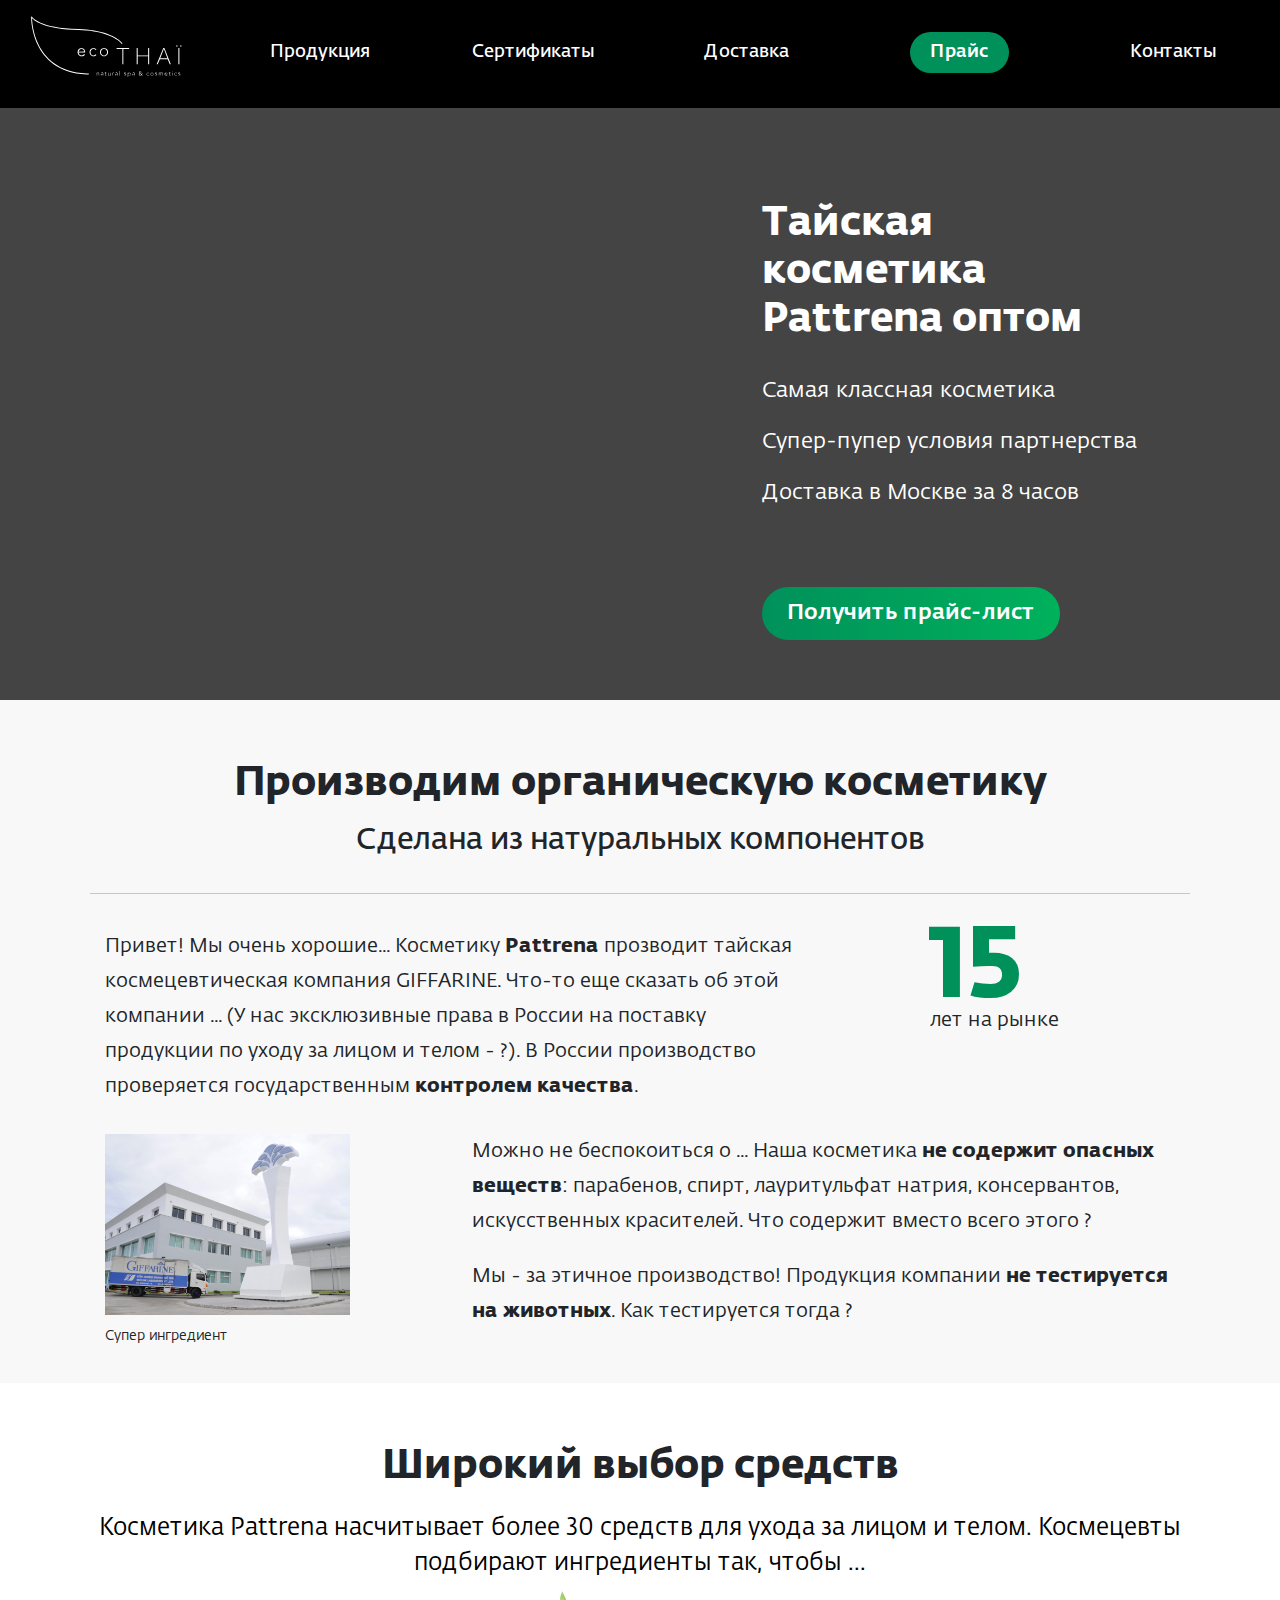
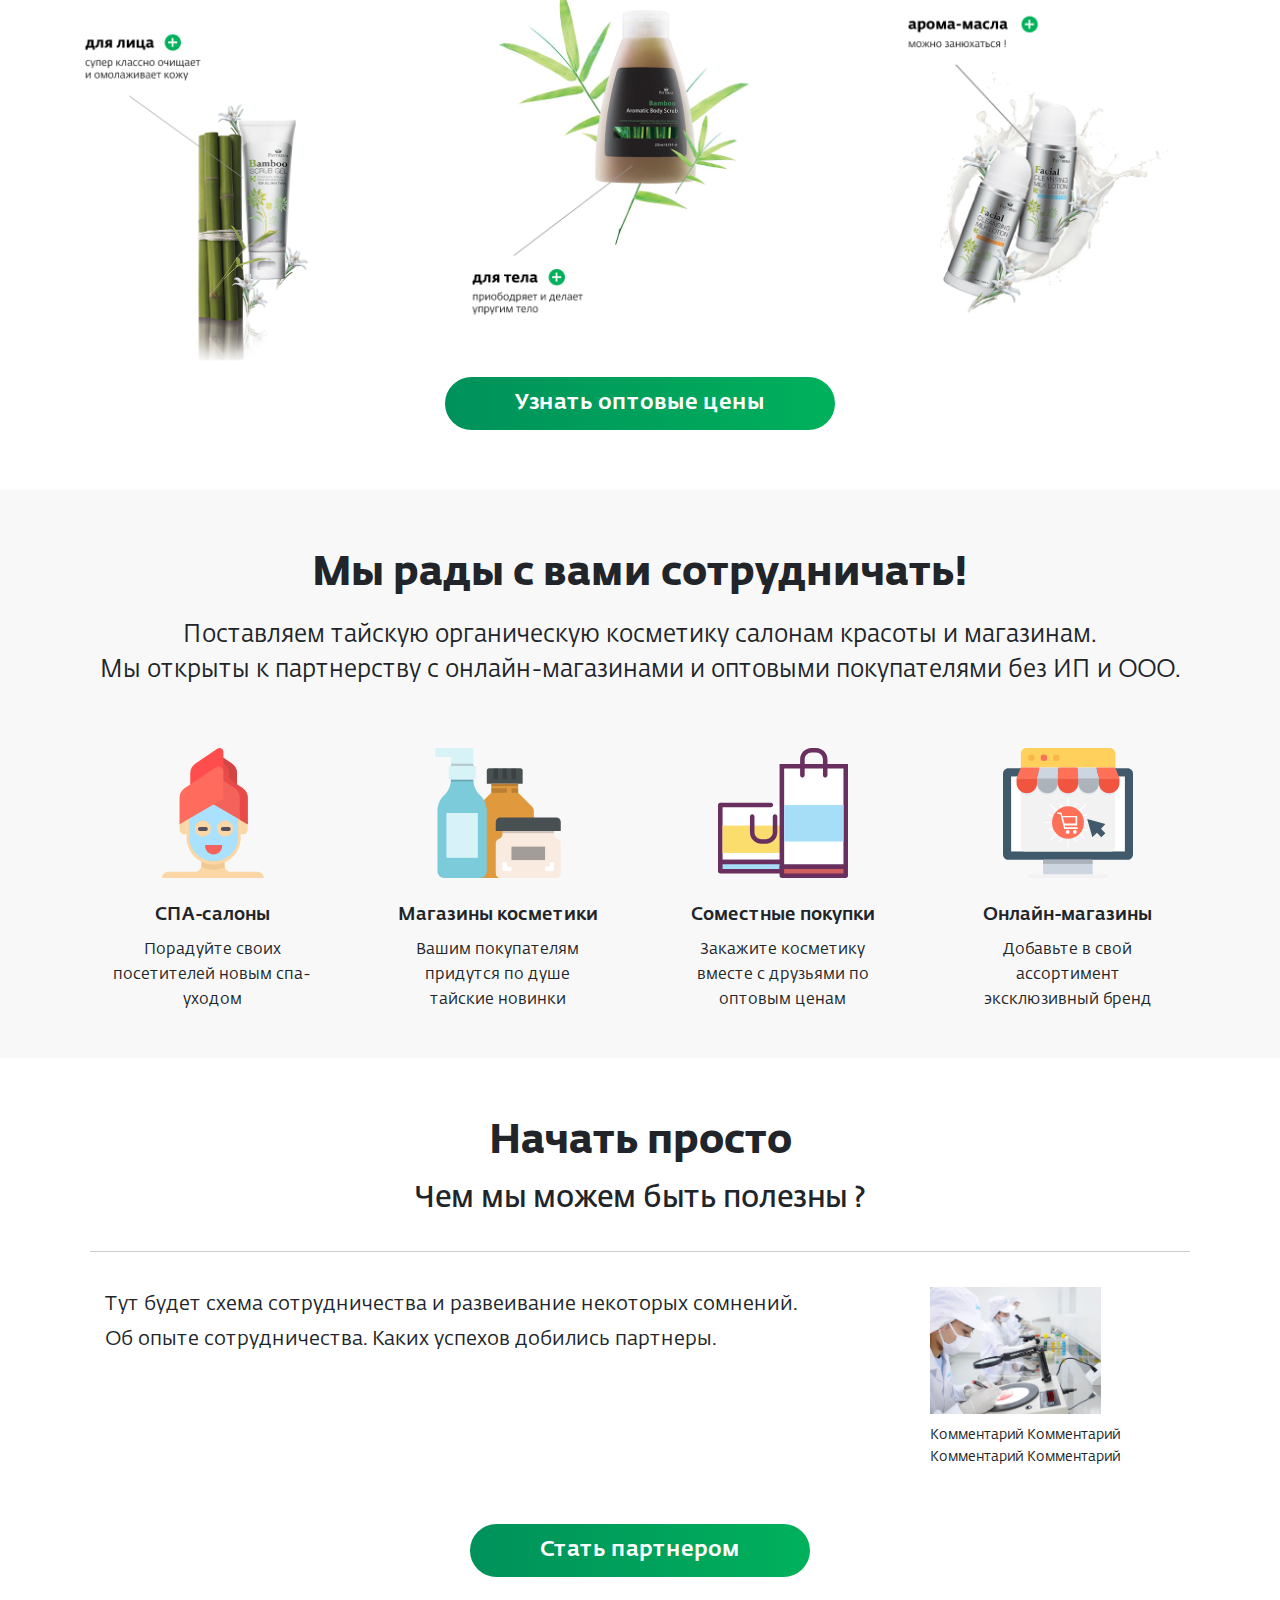
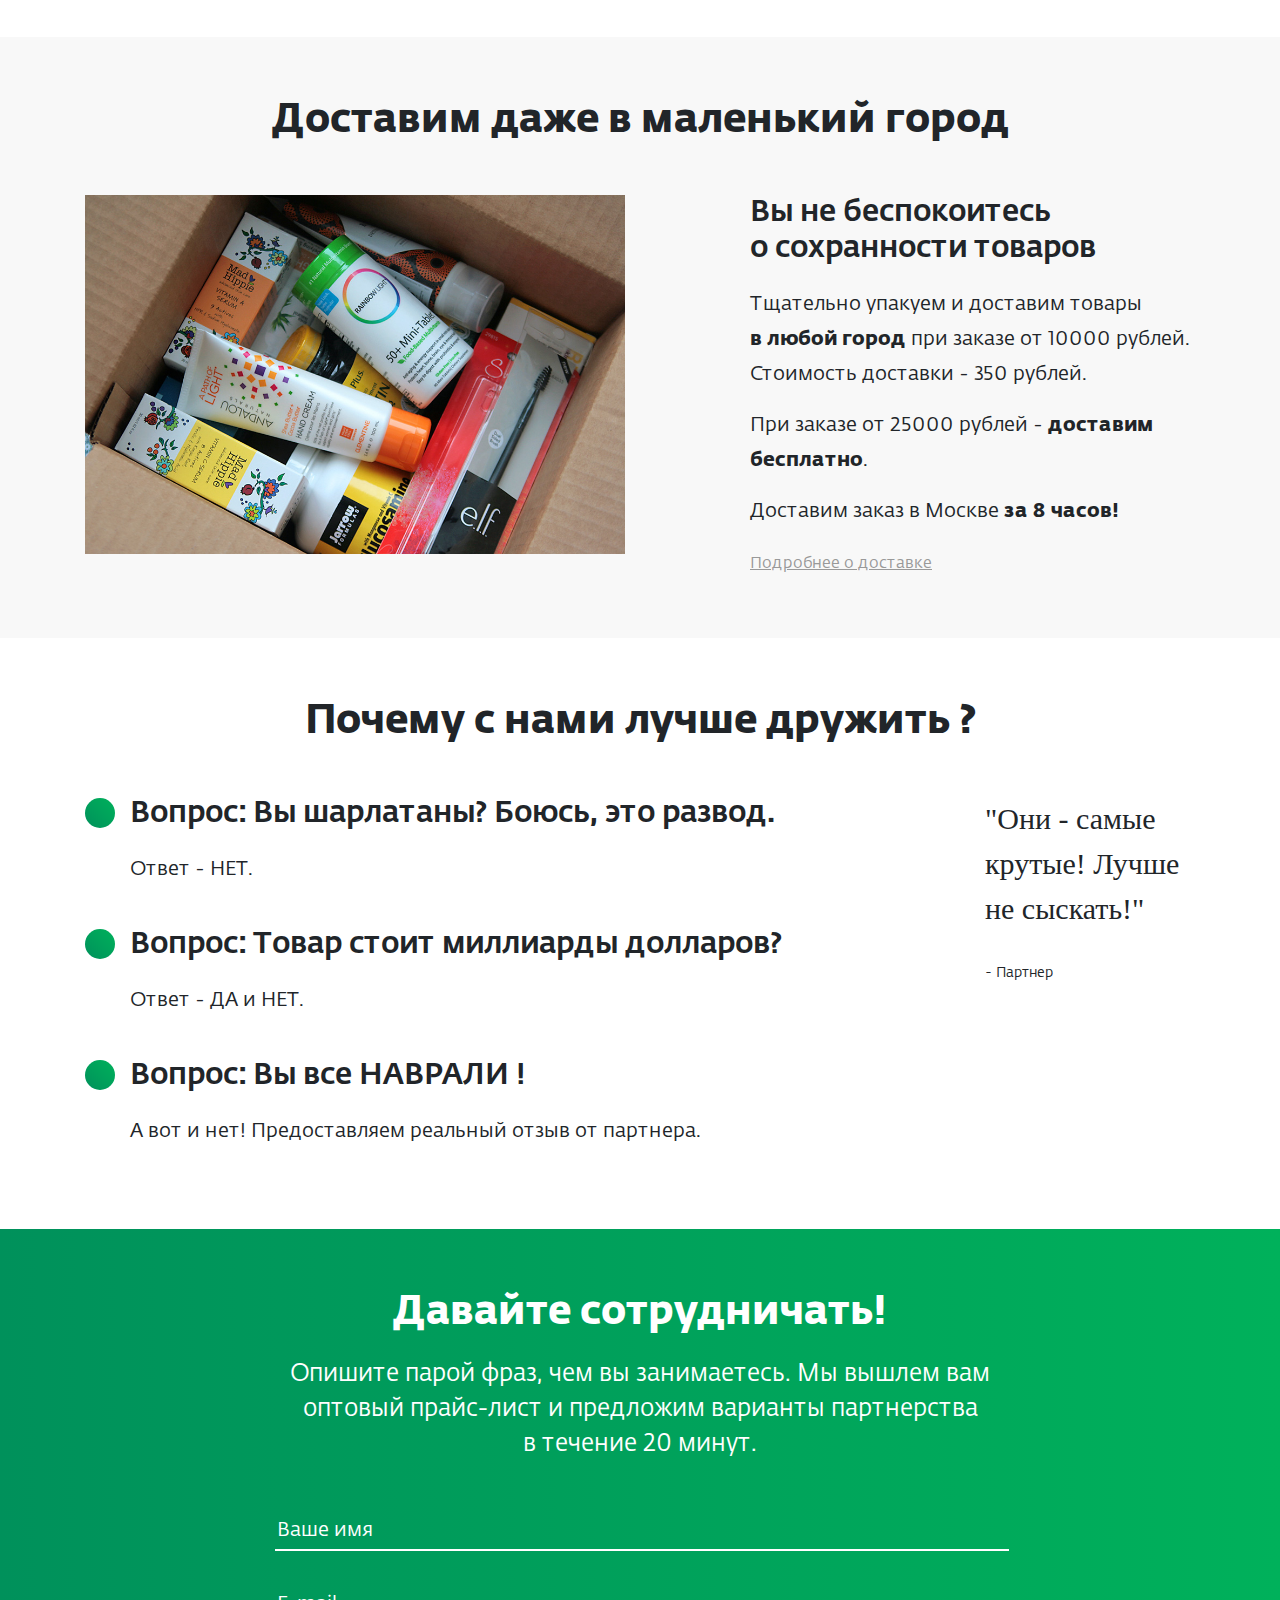
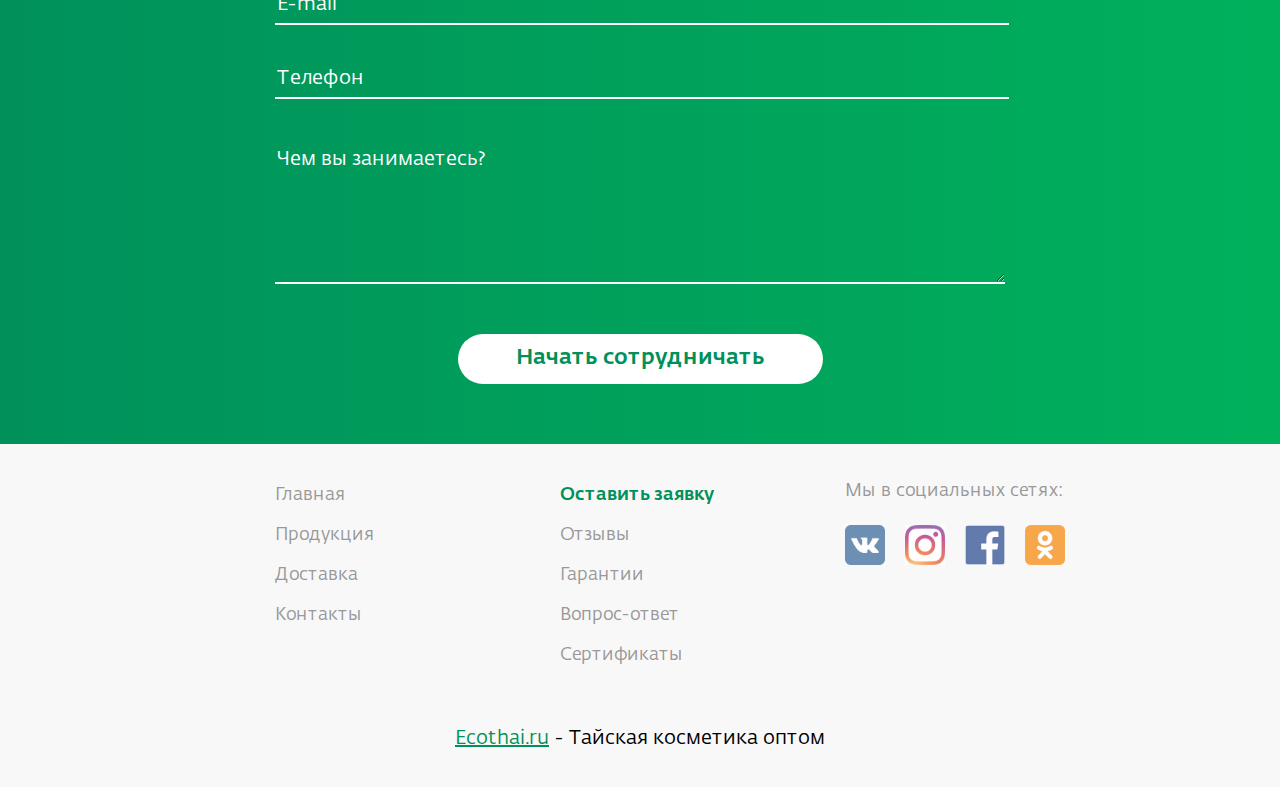
==== index.html @ 18c11bc9 "initial commit" ====
<!DOCTYPE html>
<html lang="ru">
<head>
	<meta charset="UTF-8">
	<meta name="viewport" content="width=device-width, initial-scale=1">
	<title>Тайская косметика оптом - ECOTHAI</title>
	<link rel="stylesheet" href="css/bootstrap-grid.min.css">
	<link rel="stylesheet" href="css/bootstrap-reboot.min.css">
	<link rel="stylesheet" href="css/bootstrap.min.css">
	<link rel="stylesheet" href="css/style.css">
</head>

<body>

	<!-- Yandex.Metrika counter -->
	<!-- <script type="text/javascript" >
	    (function (d, w, c) {
	        (w[c] = w[c] || []).push(function() {
	            try {
	                w.yaCounter48945572 = new Ya.Metrika({
	                    id:48945572,
	                    clickmap:true,
	                    trackLinks:true,
	                    accurateTrackBounce:true,
	                    webvisor:true
	                });
	            } catch(e) { }
	        });

	        var n = d.getElementsByTagName("script")[0],
	            s = d.createElement("script"),
	            f = function () { n.parentNode.insertBefore(s, n); };
	        s.type = "text/javascript";
	        s.async = true;
	        s.src = "https://mc.yandex.ru/metrika/watch.js";

	        if (w.opera == "[object Opera]") {
	            d.addEventListener("DOMContentLoaded", f, false);
	        } else { f(); }
	    })(document, window, "yandex_metrika_callbacks");
	</script>
	<noscript><div><img src="https://mc.yandex.ru/watch/48945572" style="position:absolute; left:-9999px;" alt="" /></div></noscript> -->
	<!-- /Yandex.Metrika counter -->

	<nav class="main-nav-wrap container-fluid">
		<ul class="row">
			<li class="d-none d-lg-block col-md-3 col-lg-2">
				<a class="main-nav-logo" href="index.html">
				<img src="img/logo.svg" alt="Ecothai - Тайская косметика оптом" width="90%">
				</a>
			</li>

			<li class="col-12 d-sm-none">
				<a class="main-nav-logo" href="index.html">
				<img src="img/logo.svg" alt="Ecothai - Тайская косметика оптом" width="50%">
				</a>
			</li>

			<li class="d-none d-sm-block col-sm-12 d-lg-none">
				<a class="main-nav-logo" href="index.html">
				<img src="img/logo.svg" alt="Ecothai - Тайская косметика оптом" width="40%">
				</a>
			</li>

			<li class="col-6 col-sm-4 col-md-3 col-lg-2"><a href="#">Продукция</a></li>
			<li class="col-6 d-sm-none d-lg-block col-lg-2"><a href="#">Сертификаты</a></li>
			<li class="col-6 col-sm-4 col-md-3 col-lg-2"><a href="#">Доставка</a></li>
			<li class="d-none d-md-block col-md-3 col-lg-2"><a href="#" class="nav-order">Прайс</a></li>
			<li class="col-6 col-sm-4 col-md-3 col-lg-2"><a href="#">Контакты</a></li>
		</ul>
	</nav>

	<div class="main-banner-wrap container-fluid">
		<article class="main-banner row">
			<div class="d-none d-lg-block col-lg-7"></div>
			<div class="col-12 col-lg-4">
				<h1>Тайская косметика Pattrena оптом</h1>
				<p>Самая классная косметика</p>
				<p>Супер-пупер условия партнерства</p>
				<p>Доставка в Москве за 8 часов</p>
				<a href="#" class="main-btn">Получить прайс-лист</a>
			</div>
			<div class="d-none d-lg-block col-lg-1"></div>
		</article>
	</div>

	<div class="article-wrap intro-wrap">
		<div class="container">
			<article class="text-article row">
				<h1 class="article-header col-12">Производим органическую косметику</h1>
				<h2 class="col-12">Сделана из натуральных компонентов</h2>

				<div class="main-text col-12 col-sm-8">
					<p>Привет! Мы очень хорошие... Косметику <strong>Pattrena</strong> прозводит тайская космецевтическая компания GIFFARINE. Что-то еще сказать об этой компании ...
						 (У нас эксклюзивные права в России на поставку продукции по уходу за лицом и телом - ?). В России производство проверяется государственным <strong>контролем качества</strong>.</p>
				</div>
				<div class="d-none d-sm-block col-sm-1"></div>
				<div class="comments-text col-12 col-sm-3">
					<div class="comment-aside">
						<span class="fact-check">15</span>
						<p class="fact-check-text">лет на рынке</p>
					</div>
				</div>
				<div class="comments-text col-12 col-sm-3">
					<div class="comment-aside">
						<img src="img/1.png" width="100%">
						<p>Супер ингредиент</p>
					</div>
				</div>
				<div class="d-none d-sm-block col-sm-1"></div>
				<div class="main-text col-12 col-sm-8">
						<p>Можно не беспокоиться о ... Наша косметика <strong>не содержит опасных веществ</strong>: парабенов, спирт,
						лауритульфат натрия, консервантов, искусственных красителей. Что содержит вместо всего этого ?</p>
					<p>Мы - за этичное производство! Продукция компании <strong>не тестируется на животных</strong>. Как тестируется тогда ?</p>
				</div>
				<!-- <div class="video col-12">
					<iframe width="1070px" height="700px" src="https://www.youtube.com/embed/P-y2k_GyUV0?rel=0&amp;controls=0&amp;showinfo=0" frameborder="0" allow="autoplay; encrypted-media" allowfullscreen></iframe>
				</div> -->
			</article>
		</div>
	</div>

	<div class="article-wrap production-wrap">
		<div class="container">
			<article class="production-article row">
				<h1 class="article-header col-12">Широкий выбор средств</h1>
				<p class="col-12">Косметика Pattrena насчитывает более 30 средств для ухода за лицом и телом. Космецевты подбирают ингредиенты так, чтобы ...</p>
			</article>
			<div class="col-12 production-btn-wrap"><a href="#" class="partner-btn">Узнать оптовые цены</a></div>
		</div>
	</div>

	<div class="article-wrap partners-wrap">
		<div class="container">
			<article class="partners-article row">
				<h1 class="article-header col-12">Мы рады с вами сотрудничать!</h1>
				<p class="col-12">Поставляем тайскую органическую косметику салонам красоты и&nbsp;магазинам.<br>Мы&nbsp;открыты к&nbsp;партнерству с&nbsp;онлайн-магазинами и&nbsp;оптовыми покупателями без&nbsp;ИП&nbsp;и&nbsp;ООО.</p>
				<div class="partner-card col-12 col-sm-6 col-lg-3">
					<img src="img/logo-spa.svg" height="130">
					<p>СПА-салоны</p>
					<p class="partner-comment">Порадуйте своих посетителей новым спа-уходом</p>
				</div>
				<div class="partner-card col-12 col-sm-6 col-lg-3">
					<img src="img/logo-cream.svg" height="130">
					<p>Магазины косметики</p>
					<p class="partner-comment">Вашим покупателям придутся по душе тайские новинки</p>
				</div>
				<div class="partner-card col-12 col-sm-6 col-lg-3">
					<img src="img/logo-shop.svg" height="130">
					<p>Соместные покупки</p>
					<p class="partner-comment">Закажите косметику вместе с друзьями по оптовым ценам</p>
				</div>
				<div class="partner-card col-12 col-sm-6 col-lg-3">
					<img src="img/logo-online.svg" height="130">
					<p>Онлайн-магазины</p>
					<p class="partner-comment">Добавьте в свой ассортимент эксклюзивный бренд</p>
				</div>
			</article>
		</div>
	</div>

	<div class="article-wrap concl-wrap">
		<div class="container">
			<article class="text-article row">
				<h1 class="article-header col-12">Начать просто</h1>
				<h2 class="col-12">Чем мы можем быть полезны ?</h2>

				<div class="main-text col-12 col-sm-8">
					<p>Тут будет схема сотрудничества и развеивание некоторых сомнений.
						Об опыте сотрудничества. Каких успехов добились партнеры.</p>
				</div>
				<div class="d-none d-sm-block col-sm-1"></div>
				<div class="comments-text d-none d-sm-block col-sm-3">
					<img src="img/2.png" width="70%">
					<p>Комментарий Комментарий Комментарий Комментарий</p>
				</div>
				<div class="col-12 partner-btn-wrap"><a href="#" class="partner-btn">Стать партнером</a></div>
			</article>
		</div>
	</div>

	<div class="article-wrap delivery-wrap">
		<div class="container">
			<article class="delivery-article row">
				<h1 class="article-header col-12">Доставим даже в маленький город</h1>
				<div class="col-12 col-sm-6 col-lg-6">
					<img src="img/parcel.jpg" alt="" width="100%">
				</div>
				<div class="d-none d-sm-block col-sm-1"></div>
				<div class="col-12 col-sm-5 col-lg-5">
					<h3>Вы не&nbsp;беспокоитесь о&nbsp;сохранности товаров</h3>
					<p>
						Тщательно упакуем и доставим товары <strong>в&nbsp;любой город</strong> при&nbsp;заказе от&nbsp;10000&nbsp;рублей.
						Стоимость доставки - 350&nbsp;рублей.
					</p>
					<p>
						При&nbsp;заказе от&nbsp;25000&nbsp;рублей - <strong>доставим бесплатно</strong>.
					</p>
					<p>
						Доставим заказ в&nbsp;Москве <strong>за&nbsp;8&nbsp;часов!</strong>
					</p>
					<p><a href="#">Подробнее о доставке</a></p>
				</div>
			</article>
		</div>
	</div>

	<div class="article-wrap benefits-wrap">
		<div class="container">
			<article class="benefits-article row">
				<h1 class="article-header col-12">Почему с нами лучше дружить ?</h1>
				<div class="col-12 col-sm-6 col-lg-8">

					<h3>Вопрос: Вы шарлатаны? Боюсь, это развод.</h3>
					<p>
						Ответ - НЕТ.
					</p>

					<h3>Вопрос: Товар стоит миллиарды долларов?</h3>
					<p>
						Ответ - ДА и НЕТ.
					</p>

					<h3>Вопрос: Вы все НАВРАЛИ !</h3>
					<p>
						А вот и нет! Предоставляем реальный отзыв от партнера.
					</p>
				</div>
				<div class="d-none d-sm-block col-sm-1"></div>
				<div class="aside-text col-12 col-sm-5 col-lg-3">
					<p>"Они - самые крутые! Лучше не сыскать!"</p>
					<p class="aside-text-mini">- Партнер</p>
				</div>
			</article>
		</div>
	</div>

	<div class="article-wrap action-wrap">
		<div class="container">
			<article class="action-article row">
				<h1 class="article-header col-12">Давайте сотрудничать!</h1>
				<div class="d-none d-sm-block col-sm-1 col-md-2"></div>
				<p class="col-12 col-md-8 action-offer">Опишите парой фраз, чем вы&nbsp;занимаетесь. Мы&nbsp;вышлем вам оптовый прайс-лист и&nbsp;предложим варианты партнерства в&nbsp;течение 20&nbsp;минут.</p>
				<div class="d-none d-sm-block col-sm-1 col-md-2"></div>
				<div class="d-none d-sm-block col-sm-1 col-md-2"></div>
				<div class="col-12 col-md-8">
					<p id="form-msg">
						Спасибо за&nbsp;заявку! В&nbsp;ближайшее время с&nbsp;вами свяжется менеджер.
					</p>
					<form action="send.php" method="post" id="form-contacts">
						<input type="text" name="first_name" value="" placeholder="Ваше имя" required>
						<input type="email" name="email" value="" placeholder="E-mail" required>
						<input type="tel" name="tel" value="" placeholder="Телефон" required>
						<textarea name="message" rows="8" cols="80" placeholder="Чем вы занимаетесь?"></textarea>
						<input type="submit" name="send-contacts" value="Начать сотрудничать">
					</form>
				</div>
				<div class="d-none d-sm-block col-sm-1 col-md-2"></div>
			</article>
		</div>
	</div>

	<footer>
		<div class="container">
			<div class="footer-menu row">
				<div class="col-lg-2"></div>
				<div class="col-6 col-lg-3">
					<ul>
						<li><a href="#">Главная</a></li>
						<li><a href="#">Продукция</a></li>
						<li><a href="#">Доставка</a></li>
						<li><a href="#">Контакты</a></li>
					</ul>
				</div>
				<div class="col-6 col-lg-3">
					<ul>
						<li><a href="#" class="footer-order-link">Оставить заявку</a></li>
						<li><a href="#">Отзывы</a></li>
						<li><a href="#">Гарантии</a></li>
						<li><a href="#">Вопрос-ответ</a></li>
						<li><a href="#">Сертификаты</a></li>
					</ul>
				</div>
				<div class="col-12 col-lg-4">
					<p>Мы в социальных сетях:</p>
					<a href="http://vk.vom/ecothairu" class="social-btn social-btn-vk"><img src="img/logo-vk.png" alt="Вконтакте" height="100%"><span class="hidden">Вконтакте</span></a>
					<a href="http://instagram.com/p/ecothai.ru" class="social-btn social-btn-ig"><img src="img/logo-ig.jpg" alt="Инстаграм" height="100%"><span class="hidden">Инстаграм</span></a>
					<a href="http://facebook.com/ecothai.ru" class="social-btn social-btn-fb"><img src="img/logo-fb.png" alt="Facebook" height="100%"><span class="hidden">Facebook</span></a>
					<a href="http://ok.ru/" class="social-btn social-btn-ok"><img src="img/logo-ok.png" alt="Одноклассники" height="100%"><span class="hidden">Одноклассники</span></a>
				</div>
				<div class="col-lg-1"></div>
			</div>
		</div>

		<p>
			<a href="index.html" class="footer-link">Ecothai.ru</a> - Тайская косметика оптом
		</p>
	</footer>


	<script type="text/javascript" src="js/jquery-3.3.1.min.js">

	</script>
	<script type="text/javascript">
		$('#form-contacts').on('submit', function(e) {
			e.preventDefault();
			// e.stopImmediatePropagation();
			var first_name = $('[name="first_name"]').val();
			var text = first_name + ', cпасибо за&nbsp;заявку! В&nbsp;ближайшее время с&nbsp;вами свяжется менеджер.';
			$('#form-msg').html(text);
			$('#form-contacts').css('visibility', 'hidden').css('opacity', '0');
			$('#form-msg').css('visibility', 'visible').css('opacity', '1');
			setTimeout(function() {
				$('#form-contacts').css('visibility', 'visible').css('opacity', '1');
				$('#form-msg').css('visibility', 'hidden').css('opacity', '0');
			}, 4000)
		});

		$('.nav-order').on('click', function(e) {
			e.preventDefault();
			$('[name="first_name"]').focus();
		});

		$('.main-btn').on('click', function(e) {
			e.preventDefault();
			$('[name="first_name"]').focus();
		});

		$('.partner-btn').on('click', function(e) {
			e.preventDefault();
			$('[name="first_name"]').focus();
		});

		$('.footer-order-link').on('click', function(e) {
			e.preventDefault();
			$('[name="first_name"]').focus();
		});
	</script>
</body>
</html>
---- css/style.css ----
div, nav, li, aside, footer, header, article, a, ul, h1, h2, h3 {
  /* background-color: rgba(255, 0, 0, .15);
  border: 1px solid blue; */
}

@font-face {
    font-family: FedraSansPro;
    src: url(../fonts/FedraSansPro-BookLF.ttf) format('truetype');
    font-weight: 400;
    font-style: normal;
}

@font-face {
    font-family: FedraSansPro;
    src: url(../fonts/FedraSansPro-DemiLF.ttf) format('truetype');
    font-weight: 600;
    font-style: normal;
}

@font-face {
    font-family: FedraSansPro;
    src: url(../fonts/FedraSansPro-MediumLF.ttf) format('truetype');
    font-weight: 700;
    font-style: normal;
}

@font-face {
    font-family: FedraSansPro;
    src: url(../fonts/FedraSansPro-BoldLF.ttf) format('truetype');
    font-weight: 900;
    font-style: normal;
}

strong {
  font-weight: 900;
}


body {
  font-family: FedraSansPro, HelveticaNeue, Arial, sans-serif;
  font-weight: 400;
  font-size: 20px;
  /* line-height: 35px; */
}

h1 {
  font-weight: 900;
}

h2 {
  font-weight: 600;
  font-size: 30px;
}

h3 {
  font-weight: 700;
  font-size: 30px;
  margin-bottom: 20px;
}

p {
  font-size: 20px;
  line-height: 35px;
}

img {
  /* width: 100%; */
  margin-bottom: 10px;
}


/*  -------  NAVIGATION  -------  */

@media screen and (min-width: 990px){
  .main-nav-wrap {
    position: fixed;
    z-index: 1000;
  }

  .main-banner-wrap {
    padding-top: 100px;
  }
}

.main-nav-wrap {
  text-align: center;
  margin: auto;
  padding: 0;
}

.main-nav-wrap ul {
  background-color: #000;
  width: 100%;
  padding: 10px 0 15px 0;
  margin: 0;
  /* position: fixed; */
  color: #fff;
  list-style: none;
}

.main-nav-wrap li {
  display: inline-block;
  text-align: center;
  vertical-align: bottom;
}

.main-nav-wrap li:not(:first-child)::before {
  display: inline-block;
  height: 100%;
  vertical-align: middle;
  content: "";
}

.main-nav-wrap a {
  display: inline-block;
  color: #fff;
  margin: 10px 0 10px 0;
  padding: 7px 0;
  font-size: 18px;
  font-weight: 600;
}

.main-nav-wrap .main-nav-logo {
  display: inline;
  padding: 0;
  margin: 0;
  background: none;
  border: none;
}

a.nav-order {
  background-color: #00915b;
  border-color: #00915b;
  padding: 7px 20px;
  border-radius: 25px;
  font-weight: 700;
}

.main-nav-wrap a:hover,
.main-nav-wrap a:active {
  color: #00915b;
  cursor: pointer;
}

a.nav-order:hover,
a.nav-order:active {
  text-decoration: none;
  background-color: #00814b;
  color: #fff;
}


/*  -------  MAIN BANNER  -------  */

.main-banner-wrap {
  width: 100%;
  height: 700px;
  background-color: #444;
  background-image: url(../img/main.jpg);
  background-size: cover;
  background-position: center;
}

.main-banner {
  padding-top: 100px;
}

.main-banner h1 {
  color: #fff;
  margin-bottom: 30px;
}

.main-banner p {
  color: #fff;
  font-size: 22px;
}

@media screen and (max-width: 991px) {
  .main-banner-wrap {
    background-image: url(../img/main-dark.jpg);
  }

  .main-banner {
    text-align: center;
  }
}

.main-btn,
.partner-btn {
  display: inline-block;
  background-color: #00915b;
  background-image: linear-gradient(90deg, #00915b, #00b15b);

  color: #fff;
  margin-top: 40px;
  padding: 10px 25px 10px 25px;
  border-radius: 35px;
  font-size: 22px;
  font-weight: 700;

  transition: .1s;
  text-align: center;
}

.main-btn {
  margin-top: 60px;
}

.main-btn:hover,
.partner-btn:hover {
  text-decoration: none;
  color: #fff;
  background-color: #00814b;
  background-image: linear-gradient(90deg, #00814b, #00913b);
}

.main-btn:active,
.partner-btn:active  {
  box-shadow: 0 0 50px rgba(0,0,0,.15);
}

/*  -------  ALL ARTICLES  -------  */

.article-wrap {
  padding-top: 60px;
  padding-bottom: 60px;
}

.article-header {
  text-align: center;
  margin-bottom: 50px;
}


/*  -------  INTRO  -------  */

.intro-wrap {
  background-color: #f8f8f8;
  padding-bottom: 10px;
}

.text-article {
  padding-left: 20px;
  padding-right: 20px;
}

.text-article h1 {
  margin-bottom: 15px;
}

.text-article h2 {
  position: relative;
  text-align: center;
  margin-bottom: 70px;
}

.text-article h2::after {
  content: "";
  position: absolute;
  top: 70px;
  left: 0;
  height: 1px;
  width: 100%;
  background-color: rgba(0, 0, 0, .2);
}

.main-text,
.comments-text {
  width: 300px;
  margin-bottom: 10px;
}

.main-text p {
  font-weight: 300;
  margin-bottom: 20px;
}

.comments-text p {
  font-size: 14px;
  line-height: 22px;
}

.comment-aside:not(:last-child) {
  margin-bottom: 50px;
}

.fact-check {
  font-weight: 900;
  color: #00915b;
  font-size: 100px;
  line-height: 80px;
}

p.fact-check-text {
  font-size: 20px;
}

/* .video {
  position: relative;
  margin-top: 20px;
  margin-bottom: 70px;
  padding-bottom: 56.25%;
  padding-top: 25px;
  height: 0;
}

.video iframe {
  position: absolute;
  top: 0;
  left: 0;
  width: 100%;
  height: 100%;
} */


/*  -------  PRODUCTION  -------  */

@media screen and (max-width: 990px) {
  .production-btn-wrap {
    background: none;
    background-image: none;
  }
}

@media screen and (min-width: 991px) {
  .production-btn-wrap {
    margin-top: 350px;
  }

  .production-wrap {
    background-color: #fff;
    background-image: url(../img/un.jpg);
    background-size: contain;
    background-position: center;
    background-repeat: no-repeat;
  }
}

@media screen and (min-width: 1440px) {
  .production-btn-wrap {
    margin-top: 550px;
  }
}

.production-btn-wrap {
  text-align: center;
}

.production-article h1 {
  margin-bottom: 20px;
}

.production-article p {
  color: #000;
  text-align: center;
  font-size: 24px;
}



/*  -------  PARTNERS  -------  */

.partners-wrap {
  background-color: #f8f8f8;
  padding-bottom: 0;
}

.partners-article h1 {
  margin-bottom: 20px;
}

.partners-article p {
  text-align: center;
  font-size: 24px;
  margin-bottom: 60px;
}

.partner-card {
  min-height: 200px;
  text-align: center;
  padding-left: 40px;
  padding-right: 40px;
  margin-bottom: 40px;
}

.partner-card img {
  margin-bottom: 20px;
}

.partner-card p {
  font-size: 18px;
  font-weight: 700;
  margin-bottom: 5px;
}

.partner-card .partner-comment {
  font-size: 16px;
  font-weight: 400;
  line-height: 25px;
  /* margin-bottom: 40px; */
}




/*  -------  BENEFITS  -------  */

.benefits-wrap {
  background-color: #fff;
}

.benefits-article h3:not(:first-child) {
  margin-top: 40px;
}

.benefits-article p {
  margin-bottom: 20px;
  padding-left: 45px;
}

.benefits-article h3 {
  position: relative;
  display: block;
  left: 45px;
  padding-right: 45px;
}

.benefits-article h3::before {
  display: block;
  position: absolute;
  top: 2px;
  left: -45px;
  content: "";
  width: 30px;
  height: 30px;
  background-color: #00915b;
  background-image: linear-gradient(45deg, #00915b, #00b15b);
  border-radius: 50%;
}

.aside-text p {
  font-family: Georgia serif;
  font-size: 30px;
  line-height: 45px;
}

p.aside-text-mini {
  font-family: inherit;
  font-size: 14px;
}

.partner-btn-wrap {
  text-align: center;
}

.partner-btn {
  margin-top: 30px;
  padding-left: 70px;
  padding-right: 70px;
}

@media screen and (max-width: 400px) {
  .partner-btn {
    padding-left: 25px;
    padding-right: 25px;
  }
}


/*  -------  DELIVERY  -------  */

.delivery-wrap {
  /* background-image: url(../img/1.png); */
  background-size: cover;
  background-position: center;
  background-color: #f8f8f8;
  padding-bottom: 40px;
}

.delivery-article a {
  color: #999;
  text-decoration: underline;
  font-size: 16px;
}

.delivery-article a:hover {
  color: #00915b;
  text-decoration: none;
}


/*  -------  CONCLUSION  -------  */

.concl-wrap {
  background-color: #fff;
}


/*  -------  ACTION  -------  */

.action-wrap {
  background-color: #00915b;
  background-image: linear-gradient(90deg, #00915b, #00b15b);
  color: #fff;
}

.action-wrap {
  text-align: center;
  margin: auto 0;
}

.action-article h1 {
  margin-bottom: 20px;
}

.action-offer {
  text-align: center;
  font-weight: 300;
  margin-bottom: 50px;
  font-size: 24px;
}

input,
textarea {
  display: block;
  width: 100%;
  margin-bottom: 35px;
  font-size: 20px;
  height: 35px;
  background: none;
  border: none;
  border-bottom: 2px solid white;
  color: #fff;
  box-sizing: content-box;
}

textarea {
  padding-top: 10px;
  height: 150px;
  box-sizing: border-box;
}

input::placeholder,
textarea::placeholder {
  color: white;
}

input:focus::placeholder,
textarea:focus::placeholder {
  color: rgba(255, 255, 255, .5);
}

input:focus,
textarea:focus {
  border: none;
  border-bottom: 4px solid #fff;
  outline: none;
  margin-bottom: 33px;
}

input:invalid:not(:focus):not(:placeholder-shown),
textarea:invalid:not(:focus):not(:placeholder-shown) {
  /* border: none; */
  border-bottom: 4px solid #dd0022;
}

input:invalid:focus:not(:placeholder-shown),
textarea:invalid:focus:not(:placeholder-shown) {
  /* border: none; */
  border-bottom: 4px solid #dd0022;
}

input:invalid {
  box-shadow: none;
}

input[type="submit"] {
  width: 50%;
  height: 50px;
  font-size: 22px;
  background: white;
  border-radius: 35px;
  border: none;
  color: #00915b;
  margin: auto;
  margin-top: 50px;
  font-weight: 700;
  box-sizing: border-box;
}

@media screen and (max-width: 991px) {
  input[type="submit"] {
    width: 100%;
  }
}

input[type="submit"]:hover{
  background: none;
  color: #fff;
  border: 2px solid white;
  cursor: pointer;
}

input[type="submit"]:active {
  box-shadow: 0 0 50px rgba(0,0,0,.2);
  cursor: pointer;
}

input[type="submit"]:focus {
  background: #00915b;
  color: #fff;
  box-shadow: 0 0 50px rgba(0,0,0,.2);
  border: 2px solid white;
}

#form-contacts {
  visibility: visible;
  opacity: 1;
  transition: 1s;
}

#form-msg {
  top: 15%;
  font-size: 45px;
  line-height: 60px;
  font-weight: 400;
  position: absolute;
  visibility: hidden;
  opacity: 0;
  transition: 1s;
}

/*  -------  FOOTER  -------  */

div, nav, li, aside, footer, header, article, a, ul, h1, h2, h3 {
  /* background-color: rgba(255, 0, 0, .15);
  border: 1px solid blue; */
}

footer {
  padding-top: 30px;
  padding-bottom: 15px;
  color: #000;
  text-align: center;
  background-color: #f8f8f8;
}

.footer-menu {
  margin-bottom: 30px;
  text-align: left;
}

.footer-menu ul {
  list-style: none;
  padding-left: 0;
}

.footer-menu li {
  padding: 5px 0;
}

.footer-menu p {
  color: #999;
  font-size: 18px;
}

.footer-menu a {
  color: #999;
  text-decoration: none;
  font-size: 18px;
}

.footer-menu a:hover{
  color: #999;
  text-decoration: underline;
}

a.footer-order-link {
  color: #00915b;
  font-weight: 700;
}

a.footer-order-link:hover {
  color: #00915b;
}

.footer-link {
  color: #00915b;
  text-decoration: underline;
}

.footer-link:hover {
  color: #00915b;
  text-decoration: none;
}

.social-btn {
  display: inline-block;
  width: 40px;
  height: 40px;
  opacity: .8;
}

.social-btn:not(:last-child) {
  margin-right: 15px;
}

.social-btn:hover {
  opacity: 1;
}

.social-btn .hidden {
  display: block;
  text-indent: 100%;
  white-space: nowrap;
  overflow: hidden;
}
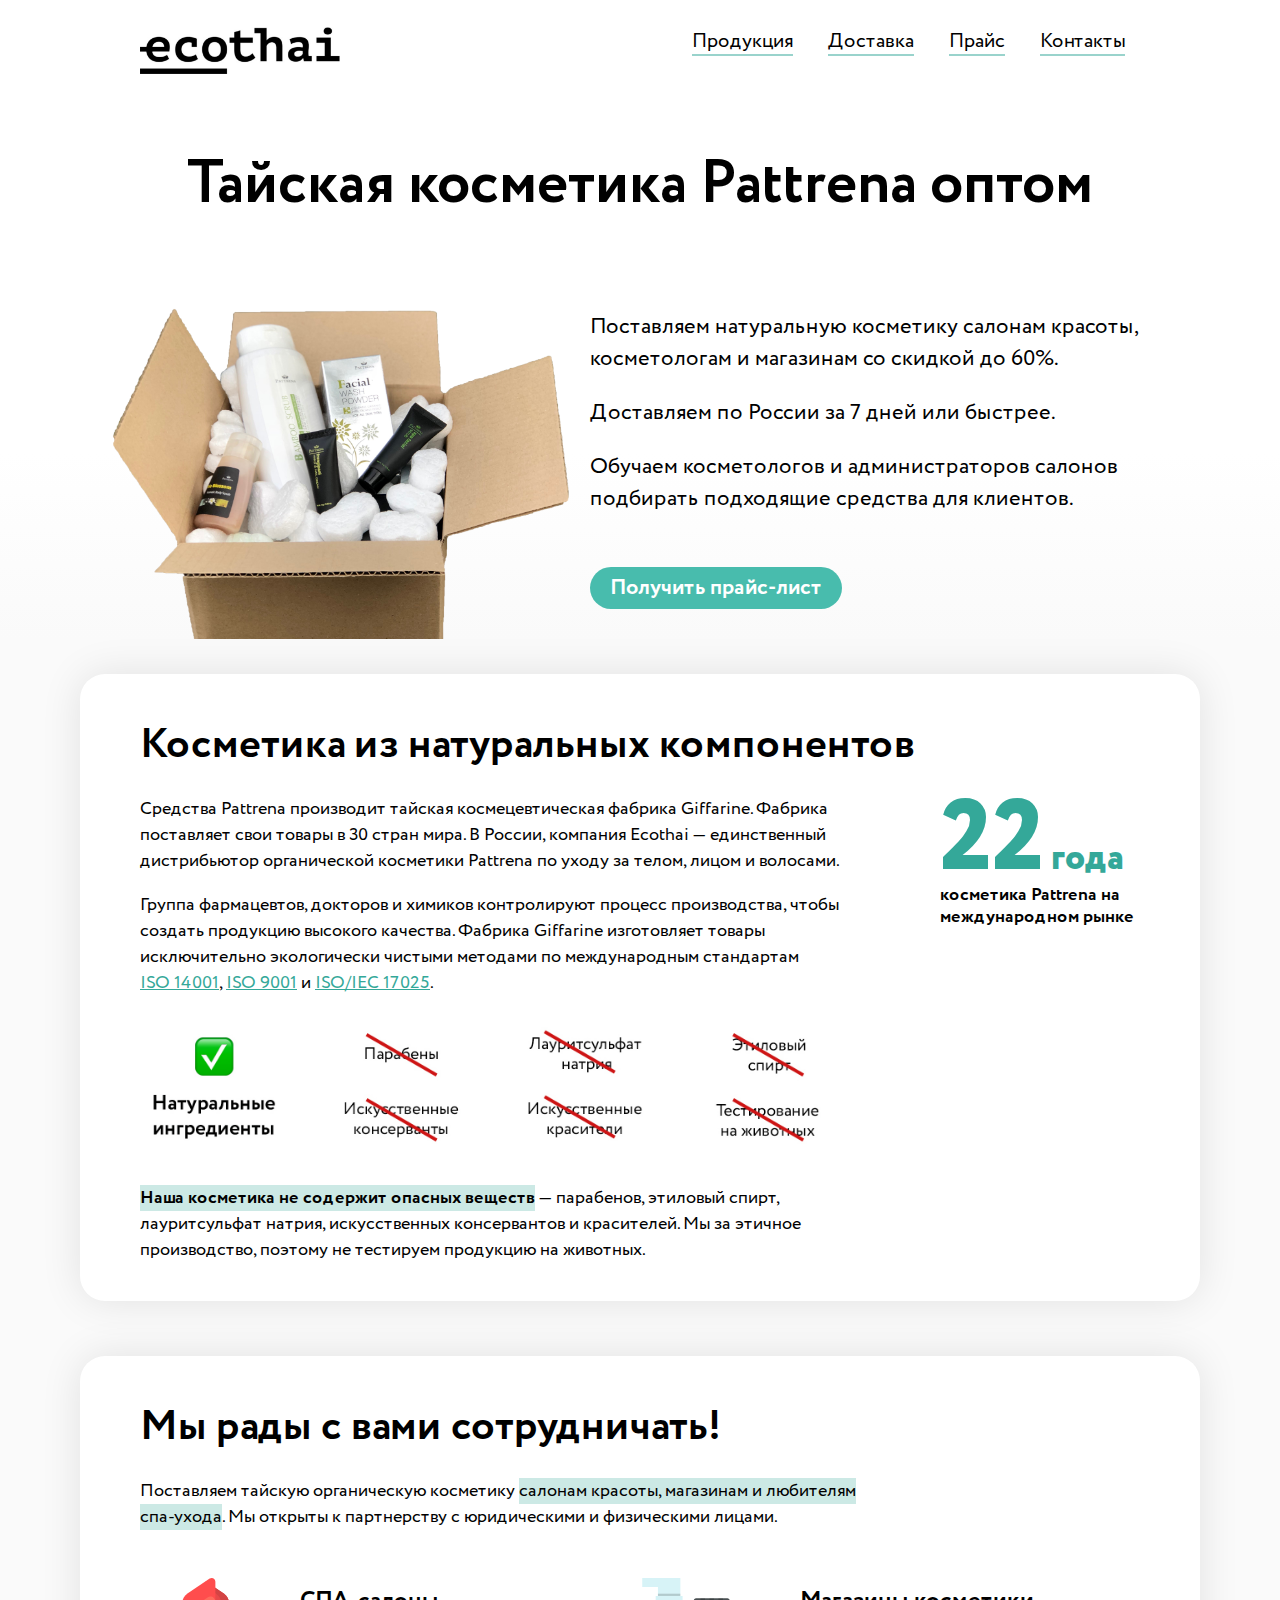
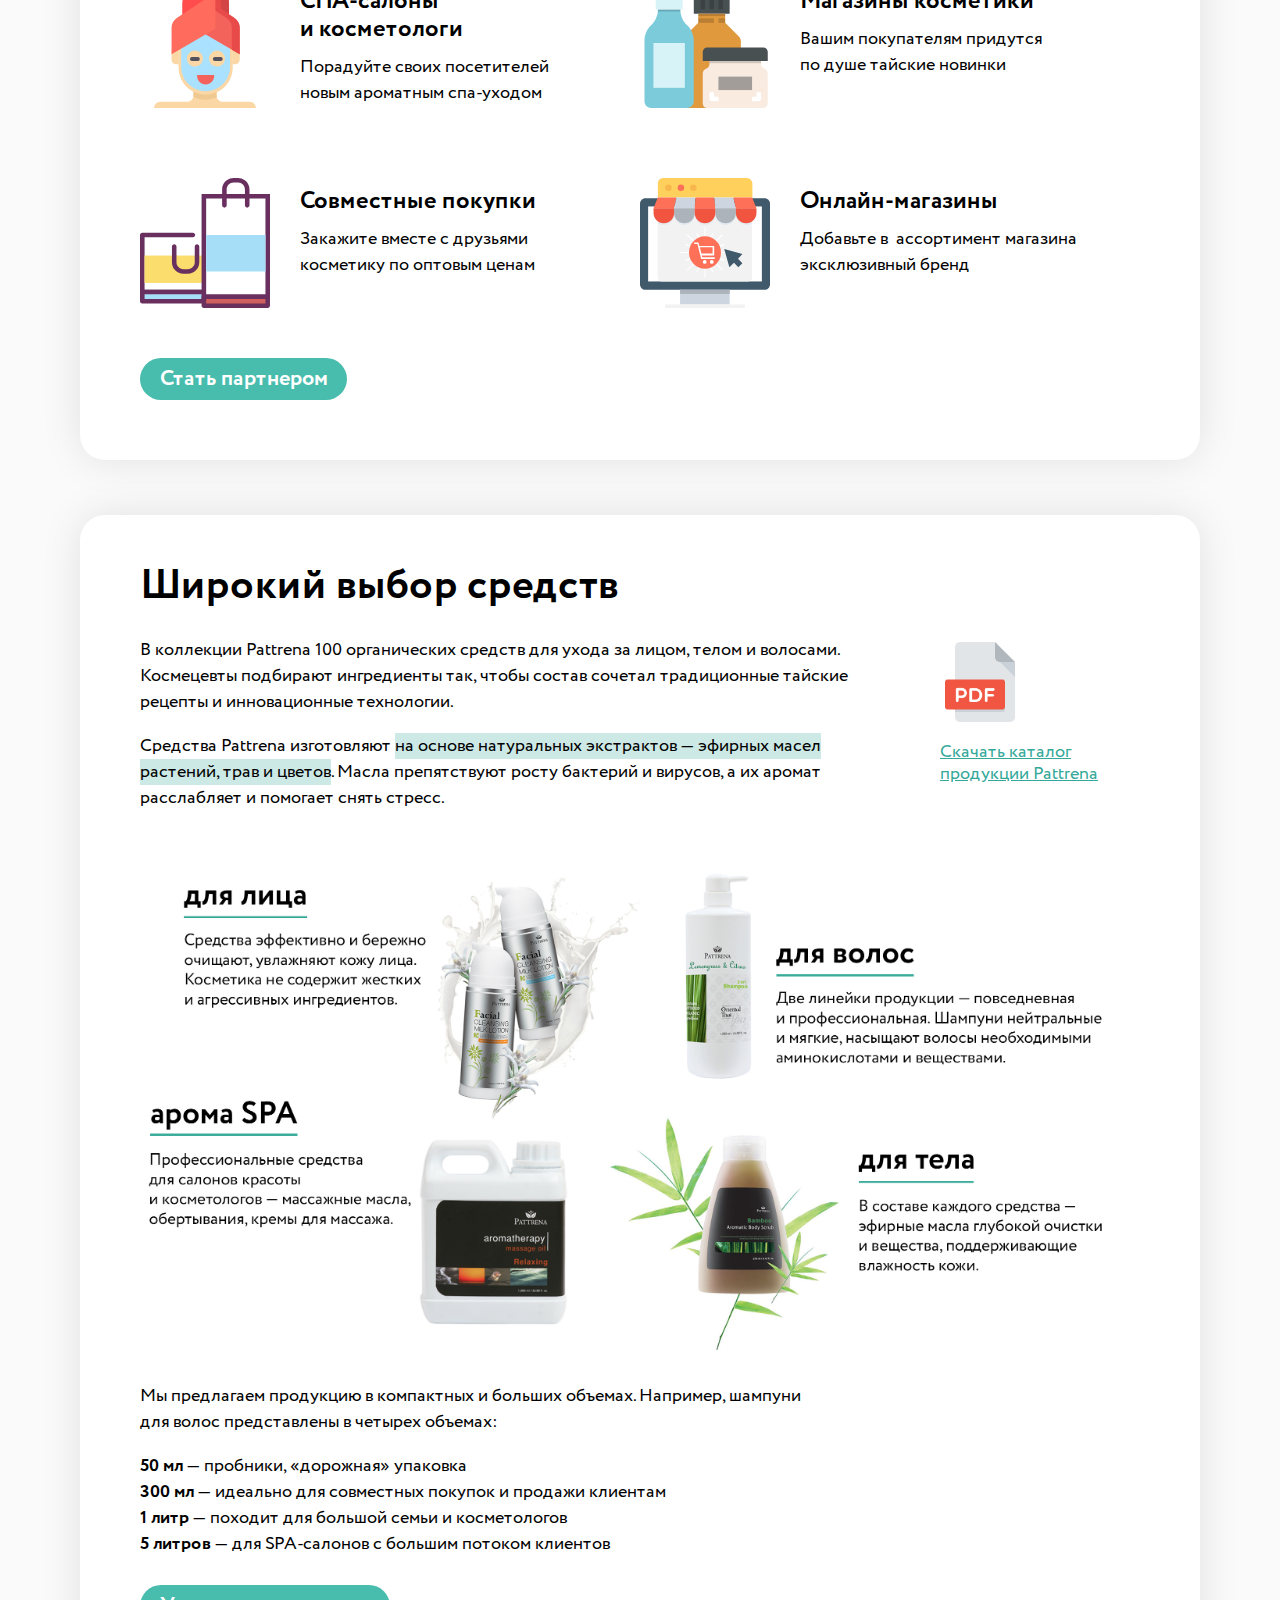
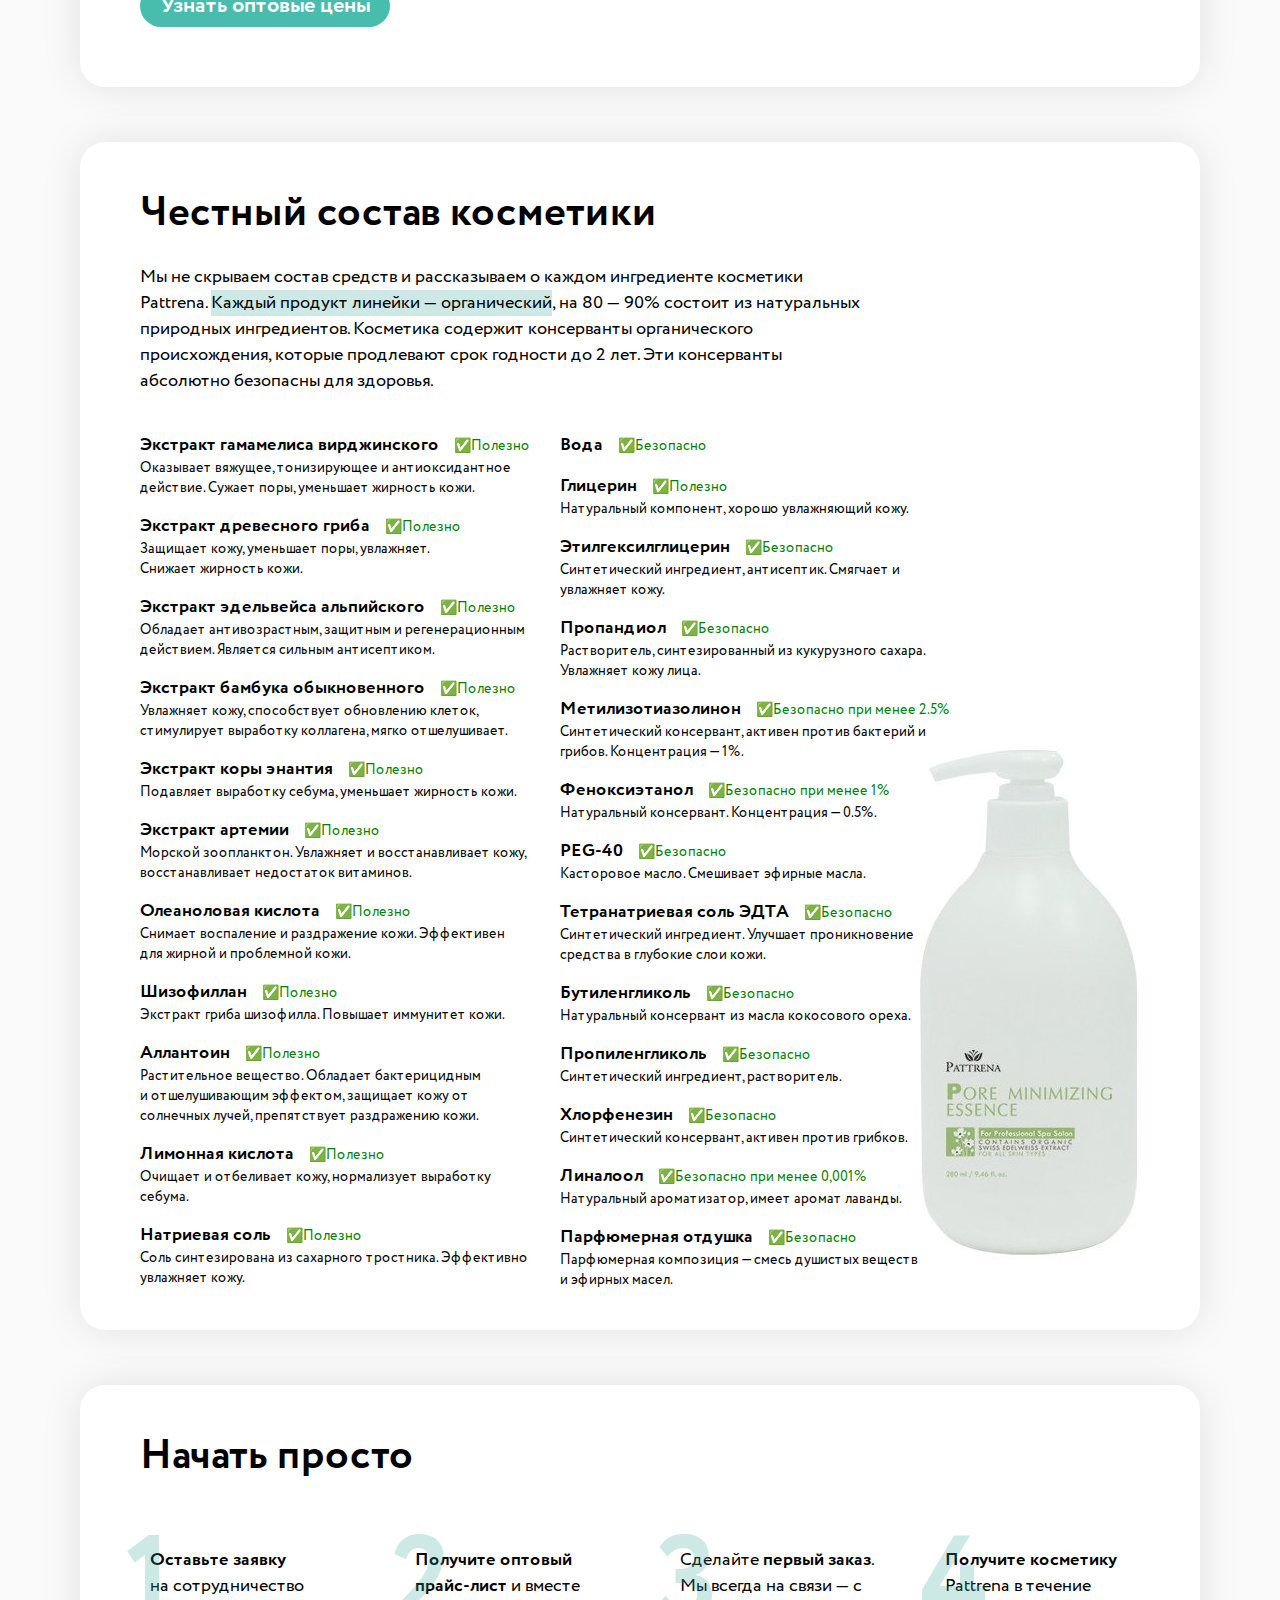
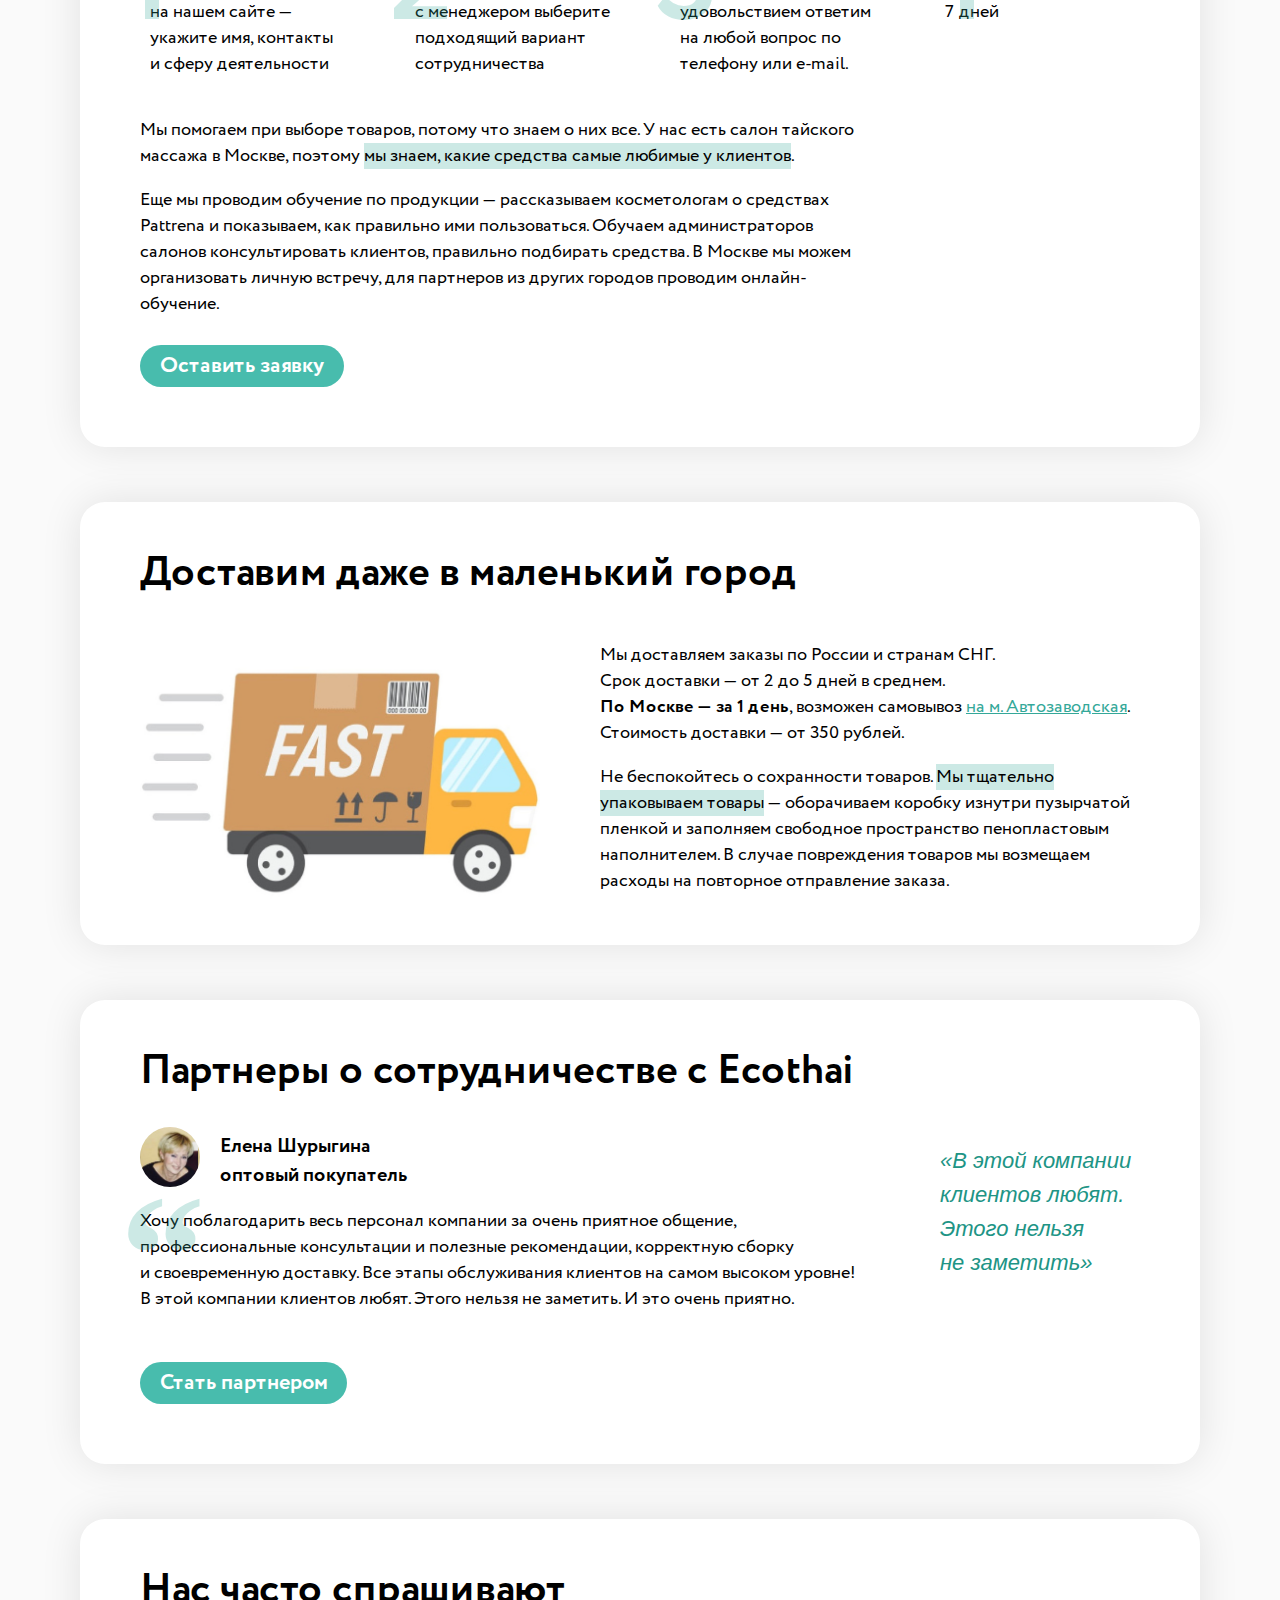
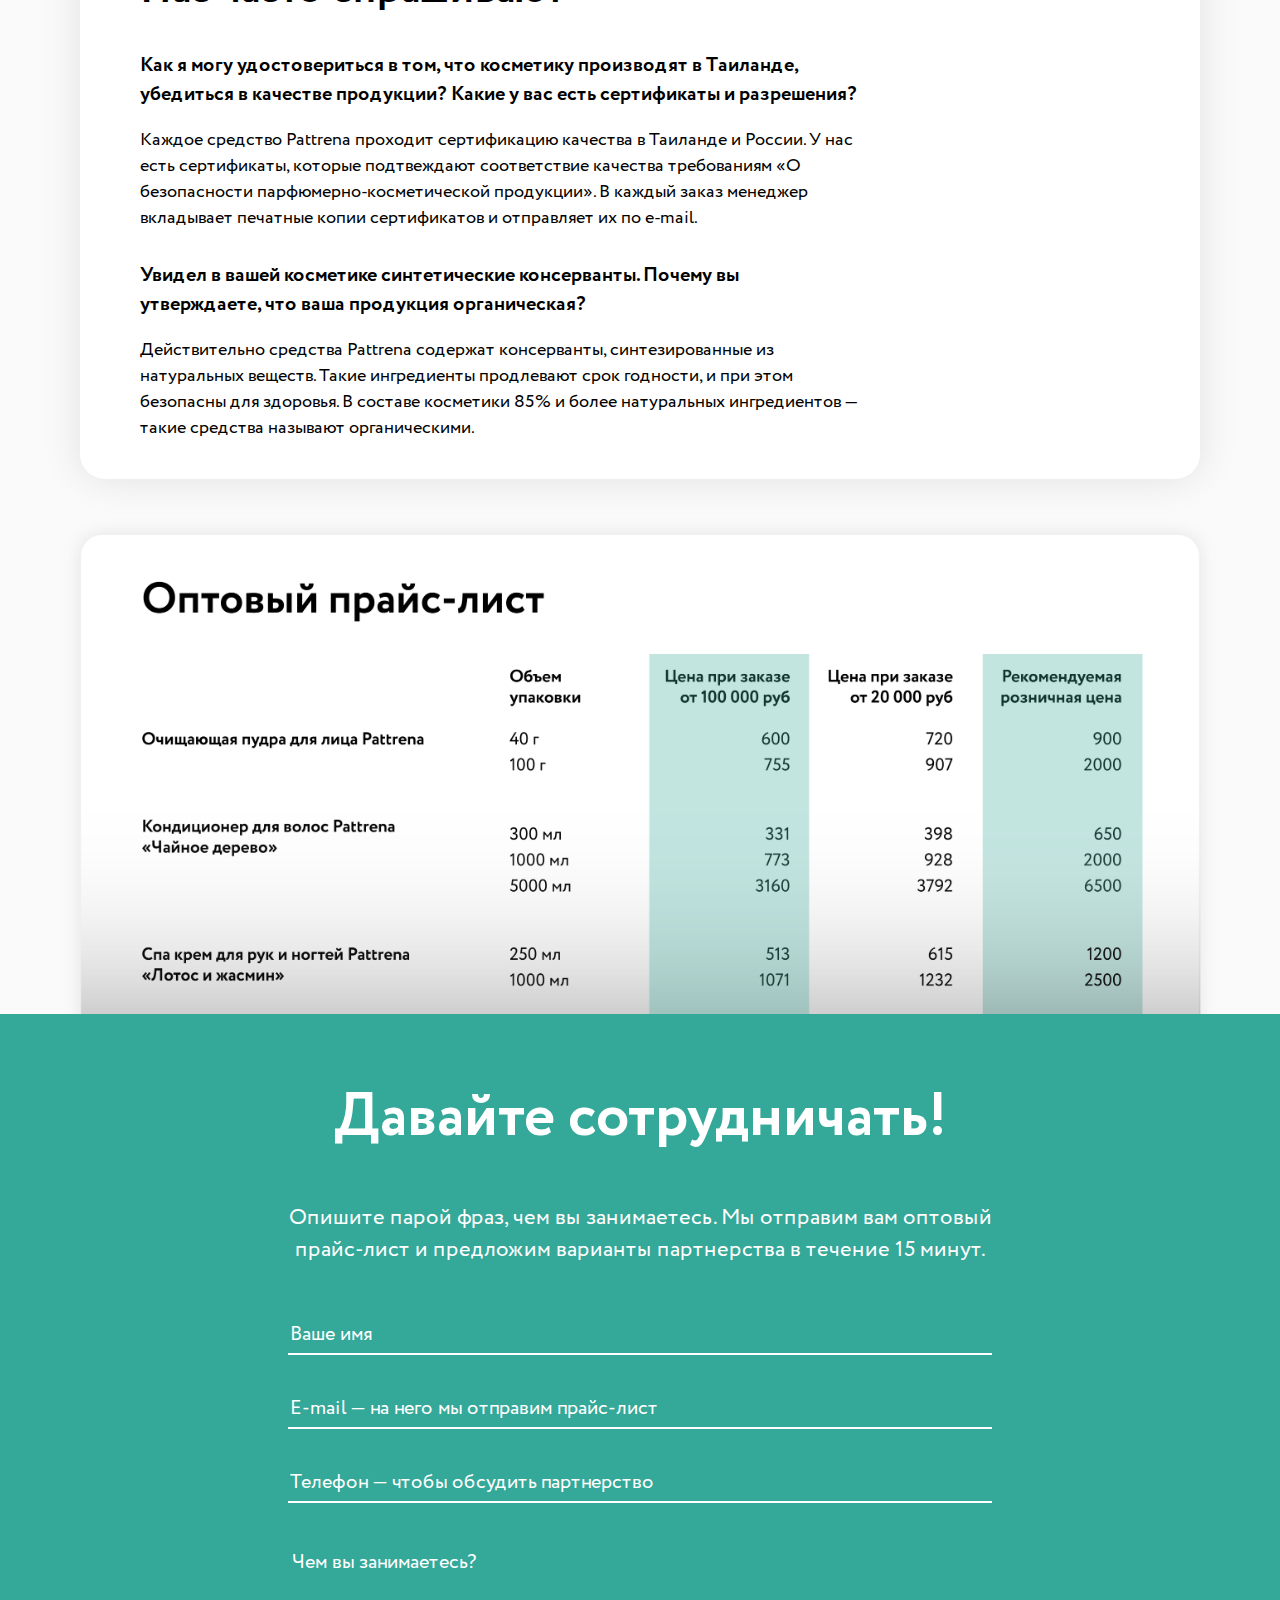
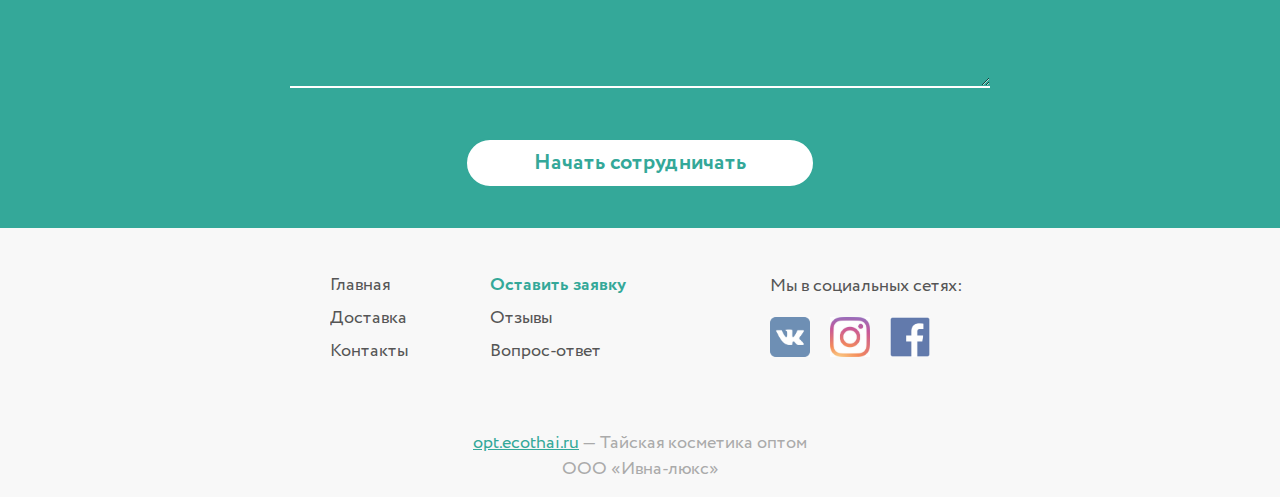
==== commit f3f21924: "New version of website" ====
--- a/index.html
+++ b/index.html
@@ -1,159 +1,206 @@
 <!DOCTYPE html>
 <html lang="ru">
 <head>
+	<script async src="https://www.googletagmanager.com/gtag/js?id=UA-120365136-1"></script>
+	<script type="text/javascript" src="js/google.js"></script>
 	<meta charset="UTF-8">
 	<meta name="viewport" content="width=device-width, initial-scale=1">
-	<title>Тайская косметика оптом - ECOTHAI</title>
-	<link rel="stylesheet" href="css/bootstrap-grid.min.css">
-	<link rel="stylesheet" href="css/bootstrap-reboot.min.css">
-	<link rel="stylesheet" href="css/bootstrap.min.css">
+	<title>Тайская косметика оптом — ECOTHAI</title>
+	<link rel="stylesheet" href="fonts/Circe/stylesheet.css">
 	<link rel="stylesheet" href="css/style.css">
 </head>
 
 <body>
-
-	<!-- Yandex.Metrika counter -->
-	<!-- <script type="text/javascript" >
-	    (function (d, w, c) {
-	        (w[c] = w[c] || []).push(function() {
-	            try {
-	                w.yaCounter48945572 = new Ya.Metrika({
-	                    id:48945572,
-	                    clickmap:true,
-	                    trackLinks:true,
-	                    accurateTrackBounce:true,
-	                    webvisor:true
-	                });
-	            } catch(e) { }
-	        });
-
-	        var n = d.getElementsByTagName("script")[0],
-	            s = d.createElement("script"),
-	            f = function () { n.parentNode.insertBefore(s, n); };
-	        s.type = "text/javascript";
-	        s.async = true;
-	        s.src = "https://mc.yandex.ru/metrika/watch.js";
-
-	        if (w.opera == "[object Opera]") {
-	            d.addEventListener("DOMContentLoaded", f, false);
-	        } else { f(); }
-	    })(document, window, "yandex_metrika_callbacks");
-	</script>
-	<noscript><div><img src="https://mc.yandex.ru/watch/48945572" style="position:absolute; left:-9999px;" alt="" /></div></noscript> -->
-	<!-- /Yandex.Metrika counter -->
-
-	<nav class="main-nav-wrap container-fluid">
-		<ul class="row">
-			<li class="d-none d-lg-block col-md-3 col-lg-2">
-				<a class="main-nav-logo" href="index.html">
-				<img src="img/logo.svg" alt="Ecothai - Тайская косметика оптом" width="90%">
-				</a>
-			</li>
-
-			<li class="col-12 d-sm-none">
-				<a class="main-nav-logo" href="index.html">
-				<img src="img/logo.svg" alt="Ecothai - Тайская косметика оптом" width="50%">
-				</a>
-			</li>
-
-			<li class="d-none d-sm-block col-sm-12 d-lg-none">
-				<a class="main-nav-logo" href="index.html">
-				<img src="img/logo.svg" alt="Ecothai - Тайская косметика оптом" width="40%">
-				</a>
-			</li>
-
-			<li class="col-6 col-sm-4 col-md-3 col-lg-2"><a href="#">Продукция</a></li>
-			<li class="col-6 d-sm-none d-lg-block col-lg-2"><a href="#">Сертификаты</a></li>
-			<li class="col-6 col-sm-4 col-md-3 col-lg-2"><a href="#">Доставка</a></li>
-			<li class="d-none d-md-block col-md-3 col-lg-2"><a href="#" class="nav-order">Прайс</a></li>
-			<li class="col-6 col-sm-4 col-md-3 col-lg-2"><a href="#">Контакты</a></li>
-		</ul>
-	</nav>
-
-	<div class="main-banner-wrap container-fluid">
-		<article class="main-banner row">
-			<div class="d-none d-lg-block col-lg-7"></div>
-			<div class="col-12 col-lg-4">
+	<div class="nav-wrap section">
+		<nav class="main-nav container">
+	    <div class="row">
+	      <div class="col-logo">
+	        <a href="index.html"><img src="img/new-logo.png" alt="Ecothai — Тайская косметика оптом" width="200"></a>
+	      </div>
+	      <div>
+	        <ul class="navigation">
+						<li><a href="production.html">Продукция</a></li>
+						<!-- <li><a href="certificates.html">Сертификаты</a></li> -->
+						<li><a href="delivery.html">Доставка</a></li>
+						<li><a href="#" id="toform-nav">Прайс</a></li>
+						<li><a href="contacts.html">Контакты</a></li>
+	        </ul>
+	      </div>
+	    </div>
+	  </nav>
+	</div>
+
+	<div class="main-banner-wrap section">
+		<article class="main-banner">
 				<h1>Тайская косметика Pattrena оптом</h1>
-				<p>Самая классная косметика</p>
-				<p>Супер-пупер условия партнерства</p>
-				<p>Доставка в Москве за 8 часов</p>
-				<a href="#" class="main-btn">Получить прайс-лист</a>
+				<div class="main-banner-box">
+					<img src="img/box.png" alt="" width="490">
+				</div>
+				<div class="main-banner-text">
+					<p>Поставляем натуральную косметику салонам красоты, косметологам и&nbsp;магазинам со&nbsp;скидкой до&nbsp;60%.</p>
+					<p>Доставляем по России за 7 дней или быстрее.</p>
+					<p>Обучаем косметологов и администраторов салонов подбирать подходящие средства для клиентов.</p>
+					<a href="#" class="main-btn" id="toform-main">Получить прайс-лист</a>
+				</div>
+		</article>
+	</div>
+
+	<div class="section article-wrap intro-wrap">
+		<article class="container text-article">
+			<h1 class="article-header">Косметика из натуральных компонентов</h1>
+			<div class="factoids">
+				<div class="factoid">
+					<span class="fact-check">22<span> года</span></span>
+					<p class="fact-check-text"><strong>косметика Pattrena на международном рынке</strong></p>
+				</div>
 			</div>
-			<div class="d-none d-lg-block col-lg-1"></div>
+			<div class="text-block">
+				<p>Средства Pattrena производит тайская космецевтическая фабрика Giffarine. Фабрика поставляет свои товары в&nbsp;30&nbsp;стран мира. В&nbsp;России, компания Ecothai&nbsp;&mdash; единственный дистрибьютор органической косметики Pattrena по&nbsp;уходу за&nbsp;телом, лицом и&nbsp;волосами.</p>
+				<p>Группа фармацевтов, докторов и&nbsp;химиков контролируют процесс производства, чтобы создать продукцию высокого качества. Фабрика Giffarine изготовляет товары исключительно экологически чистыми методами по&nbsp;международным стандартам
+					<a href="https://1cert.ru/stati/iso-14001" target="_blank">ISO&nbsp;14001</a>,
+					<a href="https://1cert.ru/vopros-otvet/chto-takoe-sertifikat-iso-9001" target="_blank">ISO&nbsp;9001</a>
+					и&nbsp;<a href="https://en.wikipedia.org/wiki/ISO/IEC_17025" target="_blank">ISO/IEC&nbsp;17025</a>.
+				</p>
+				<p><img src="img/eco_ing.jpg" alt="" width="100%"></p>
+				<p><span><strong>Наша косметика не&nbsp;содержит опасных веществ</strong></span>&nbsp;&mdash; парабенов, этиловый спирт,
+				лауритcульфат натрия, искусственных консервантов и&nbsp;красителей. Мы за&nbsp;этичное производство, поэтому не тестируем продукцию на&nbsp;животных.</p>
+			</div>
 		</article>
 	</div>
 
-	<div class="article-wrap intro-wrap">
-		<div class="container">
-			<article class="text-article row">
-				<h1 class="article-header col-12">Производим органическую косметику</h1>
-				<h2 class="col-12">Сделана из натуральных компонентов</h2>
-
-				<div class="main-text col-12 col-sm-8">
-					<p>Привет! Мы очень хорошие... Косметику <strong>Pattrena</strong> прозводит тайская космецевтическая компания GIFFARINE. Что-то еще сказать об этой компании ...
-						 (У нас эксклюзивные права в России на поставку продукции по уходу за лицом и телом - ?). В России производство проверяется государственным <strong>контролем качества</strong>.</p>
-				</div>
-				<div class="d-none d-sm-block col-sm-1"></div>
-				<div class="comments-text col-12 col-sm-3">
-					<div class="comment-aside">
-						<span class="fact-check">15</span>
-						<p class="fact-check-text">лет на рынке</p>
-					</div>
-				</div>
-				<div class="comments-text col-12 col-sm-3">
-					<div class="comment-aside">
-						<img src="img/1.png" width="100%">
-						<p>Супер ингредиент</p>
-					</div>
-				</div>
-				<div class="d-none d-sm-block col-sm-1"></div>
-				<div class="main-text col-12 col-sm-8">
-						<p>Можно не беспокоиться о ... Наша косметика <strong>не содержит опасных веществ</strong>: парабенов, спирт,
-						лауритульфат натрия, консервантов, искусственных красителей. Что содержит вместо всего этого ?</p>
-					<p>Мы - за этичное производство! Продукция компании <strong>не тестируется на животных</strong>. Как тестируется тогда ?</p>
-				</div>
-				<!-- <div class="video col-12">
-					<iframe width="1070px" height="700px" src="https://www.youtube.com/embed/P-y2k_GyUV0?rel=0&amp;controls=0&amp;showinfo=0" frameborder="0" allow="autoplay; encrypted-media" allowfullscreen></iframe>
-				</div> -->
+	<div class="article-wrap partners-wrap">
+		<div class="container">
+			<article class="partners-article row">
+				<h1 class="article-header">Мы рады с вами сотрудничать!</h1>
+				<div>
+					<p class="text-block">
+						Поставляем тайскую органическую косметику <span>салонам красоты, магазинам и&nbsp;любителям спа-ухода</span>.
+						Мы&nbsp;открыты к&nbsp;партнерству с&nbsp;юридическими и&nbsp;физическими лицами.
+					</p>
+				</div>
+				<div class="partner-card">
+					<img src="img/logo-spa.svg" height="130">
+					<p class="partner-header">СПА-салоны и&nbsp;косметологи</p>
+					<p class="partner-comment">Порадуйте своих посетителей новым ароматным спа-уходом</p>
+				</div>
+				<div class="partner-card">
+					<img src="img/logo-cream.svg" height="130">
+					<p class="partner-header">Магазины косметики</p>
+					<p class="partner-comment">Вашим покупателям придутся по&nbsp;душе тайские новинки</p>
+				</div>
+				<div class="partner-card">
+					<img src="img/logo-shop.svg" height="130">
+					<p class="partner-header">Совместные покупки</p>
+					<p class="partner-comment">Закажите вместе с&nbsp;друзьями косметику по&nbsp;оптовым ценам</p>
+				</div>
+				<div class="partner-card">
+					<img src="img/logo-online.svg" height="130">
+					<p class="partner-header">Онлайн-магазины</p>
+					<p class="partner-comment">Добавьте в&nbsp; ассортимент магазина эксклюзивный бренд</p>
+				</div>
+				<div class="partner-btn-wrap"><a href="#" class="partner-btn"  id="toform-sotr">Стать партнером</a></div>
 			</article>
 		</div>
 	</div>
 
 	<div class="article-wrap production-wrap">
 		<div class="container">
-			<article class="production-article row">
-				<h1 class="article-header col-12">Широкий выбор средств</h1>
-				<p class="col-12">Косметика Pattrena насчитывает более 30 средств для ухода за лицом и телом. Космецевты подбирают ингредиенты так, чтобы ...</p>
-			</article>
-			<div class="col-12 production-btn-wrap"><a href="#" class="partner-btn">Узнать оптовые цены</a></div>
-		</div>
-	</div>
-
-	<div class="article-wrap partners-wrap">
-		<div class="container">
-			<article class="partners-article row">
-				<h1 class="article-header col-12">Мы рады с вами сотрудничать!</h1>
-				<p class="col-12">Поставляем тайскую органическую косметику салонам красоты и&nbsp;магазинам.<br>Мы&nbsp;открыты к&nbsp;партнерству с&nbsp;онлайн-магазинами и&nbsp;оптовыми покупателями без&nbsp;ИП&nbsp;и&nbsp;ООО.</p>
-				<div class="partner-card col-12 col-sm-6 col-lg-3">
-					<img src="img/logo-spa.svg" height="130">
-					<p>СПА-салоны</p>
-					<p class="partner-comment">Порадуйте своих посетителей новым спа-уходом</p>
-				</div>
-				<div class="partner-card col-12 col-sm-6 col-lg-3">
-					<img src="img/logo-cream.svg" height="130">
-					<p>Магазины косметики</p>
-					<p class="partner-comment">Вашим покупателям придутся по душе тайские новинки</p>
-				</div>
-				<div class="partner-card col-12 col-sm-6 col-lg-3">
-					<img src="img/logo-shop.svg" height="130">
-					<p>Соместные покупки</p>
-					<p class="partner-comment">Закажите косметику вместе с друзьями по оптовым ценам</p>
-				</div>
-				<div class="partner-card col-12 col-sm-6 col-lg-3">
-					<img src="img/logo-online.svg" height="130">
-					<p>Онлайн-магазины</p>
-					<p class="partner-comment">Добавьте в свой ассортимент эксклюзивный бренд</p>
+			<article class="production-article">
+				<h1 class="article-header">Широкий выбор средств</h1>
+				<div class="factoids">
+					<div class="factoid">
+						<a href="files/pattrena-catalog.pdf" target="_blank"><img src="img/pdf.png" alt="" width="80px">
+						<p class="fact-check-text">Скачать каталог продукции Pattrena</p></a>
+					</div>
+				</div>
+				<div class="text-block">
+					<p>В&nbsp;коллекции Pattrena 100 органических средств для ухода за&nbsp;лицом, телом и&nbsp;волосами. Космецевты подбирают ингредиенты так, чтобы состав сочетал традиционные тайские рецепты и&nbsp;инновационные технологии.</p>
+					<p>Средства Pattrena изготовляют <span>на&nbsp;основе натуральных экстрактов&nbsp;&mdash; эфирных масел растений, трав и&nbsp;цветов</span>. Масла препятствуют росту бактерий и&nbsp;вирусов, а&nbsp;их&nbsp;аромат расслабляет и&nbsp;помогает снять стресс.</p>
+				</div>
+				<img src="img/patt.jpg" alt="" width="100%">
+				<div class="text-block">
+					<p>Мы предлагаем продукцию в&nbsp;компактных и&nbsp;больших объемах. Например, шампуни для&nbsp;волос представлены в&nbsp;четырех объемах:</p>
+					<p>
+						<ul class="volume-list">
+							<li><strong>50 мл</strong> — пробники, «дорожная» упаковка</li>
+							<li><strong>300 мл</strong> — идеально для совместных покупок и продажи клиентам</li>
+							<li><strong>1 литр</strong> — походит для большой семьи и косметологов</li>
+							<li><strong>5 литров</strong> — для SPA-салонов с большим потоком клиентов</li>
+						</ul>
+					</p>
+				</div>
+			</article>
+			<div class="production-btn-wrap"><a href="#" class="partner-btn" id="toform-prod">Узнать оптовые цены</a></div>
+		</div>
+	</div>
+
+	<div class="article-wrap benefits-wrap">
+		<div class="container">
+			<article class="benefits-article text-block">
+				<h1 class="article-header">Честный состав косметики</h1>
+				<div>
+					<p>Мы не скрываем состав средств и рассказываем о каждом ингредиенте косметики Pattrena. <span>Каждый продукт линейки — органический</span>,  на 80 — 90% состоит из натуральных природных ингредиентов. Косметика содержит консерванты органического происхождения, которые продлевают срок годности до 2 лет. Эти консерванты абсолютно безопасны для здоровья.</p>
+				</div>
+				<div class="ingredients">
+					<div class="ing-text">
+						<ul>
+							<li><strong>Экстракт гамамелиса вирджинского</strong><span class="safe">✅<a href="https://cosmobase.ru/handbook/show/HAMAMELIS_VIRGINIANA_(WITCH_HAZEL)_EXTRACT" target="_blank">Полезно</a></span>
+								<p class="ing-desc">Оказывает вяжущее, тонизирующее и антиоксидантное действие. Сужает поры, уменьшает жирность кожи.</p></li>
+							<li><strong>Экстракт древесного гриба</strong><span class="safe">✅Полезно</span>
+								<p class="ing-desc">Защищает кожу, уменьшает поры, увлажняет.<br>Снижает жирность кожи.</p></li>
+							<li><strong>Экстракт эдельвейса альпийского</strong><span class="safe">✅<a href="https://cosmobase.ru/handbook/show/EDELWEISS_EXTRACT_ALPINE" target="_blank">Полезно</a></span>
+								<p class="ing-desc">Обладает антивозрастным, защитным и регенерационным действием. Является сильным антисептиком.</p></li>
+							<li><strong>Экстракт бамбука обыкновенного</strong><span class="safe">✅<a href="https://cosmobase.ru/handbook/show/BAMBUSA_VULGARIS" target="_blank">Полезно</a></span>
+								<p class="ing-desc">Увлажняет кожу, способствует обновлению клеток, стимулирует выработку коллагена, мягко отшелушивает.</p></li>
+							<li><strong>Экстракт коры энантия</strong><span class="safe">✅<a href="http://cosmobase.ru/handbook/show/ENANTIA_CHLORANTHA_BARK_EXTRACT" target="_blank">Полезно</a></span>
+								<p class="ing-desc">Подавляет выработку себума, уменьшает жирность кожи.</p></li>
+							<li><strong>Экстракт артемии</strong><span class="safe">✅<a href="https://cosmobase.ru/handbook/show/ARTEMIA_(PLANKTON)_EXTRACT" target="_blank">Полезно</a></span>
+								<p class="ing-desc">Морской зоопланктон. Увлажняет и восстанавливает кожу, восстанавливает недостаток витаминов.</p></li>
+							<li><strong>Олеаноловая кислота</strong><span class="safe">✅Полезно</span>
+								<p class="ing-desc">Снимает воспаление и раздражение кожи. Эффективен для&nbsp;жирной и проблемной кожи.</p></li>
+							<li><strong>Шизофиллан</strong><span class="safe">✅Полезно</span>
+								<p class="ing-desc">Экстракт гриба шизофилла. Повышает иммунитет кожи.</p></li>
+							<li><strong>Аллантоин</strong><span class="safe">✅<a href="https://cosmobase.ru/handbook/show/ALLANTOIN" target="_blank">Полезно</a></span>
+								<p class="ing-desc">Растительное вещество. Обладает бактерицидным и&nbsp;отшелушивающим эффектом, защищает кожу от солнечных лучей, препятствует раздражению кожи.</p></li>
+							<li><strong>Лимонная кислота</strong><span class="safe">✅<a href="https://cosmobase.ru/handbook/show/CITRIC_ACID" target="_blank">Полезно</a></span>
+								<p class="ing-desc">Очищает и отбеливает кожу, нормализует выработку себума.</p></li>
+							<li><strong>Натриевая соль</strong><span class="safe">✅<a href="https://cosmobase.ru/handbook/show/SODIUM_PCA" target="_blank">Полезно</a></span>
+								<p class="ing-desc">Соль синтезирована из сахарного тростника. Эффективно увлажняет кожу.</p></li>
+
+						</ul>
+					</div>
+					<div class="ing-text">
+						<ul>
+							<li><strong>Вода</strong><span class="safe">✅<a href="https://cosmobase.ru/handbook/show/AQUA" target="_blank">Безопасно</a></span></li>
+							<li><strong>Глицерин</strong><span class="safe">✅<a href="https://cosmobase.ru/handbook/show/GLYCERIN" target="_blank">Полезно</a></span>
+								<p class="ing-desc">Натуральный компонент, хорошо увлажняющий кожу.</p></li>
+							<li><strong>Этилгексилглицерин</strong><span class="safe">✅<a href="https://cosmobase.ru/handbook/show/ETHYLHEXYLGLYCERIN" target="_blank">Безопасно</a></span>
+								<p class="ing-desc">Синтетический ингредиент, антисептик. Смягчает и увлажняет кожу.</p></li>
+							<li><strong>Пропандиол</strong><span class="safe">✅<a href="https://cosmobase.ru/handbook/show/PROPANEDIOL" target="_blank">Безопасно</a></span>
+								<p class="ing-desc">Растворитель, синтезированный из кукурузного сахара. Увлажняет кожу лица.</p></li>
+							<li><strong>Метилизотиазолинон</strong><span class="safe">✅<a href="https://cosmobase.ru/handbook/show/METHYLISOTHIAZOLINONE" target="_blank">Безопасно при менее 2.5%</a></span>
+								<p class="ing-desc">Синтетический консервант, активен против бактерий и грибов. Концентрация — 1%.</p></li>
+							<li><strong>Феноксиэтанол</strong><span class="safe">✅<a href="https://cosmobase.ru/handbook/show/PHENOXYETHANOL" target="_blank">Безопасно при менее 1%</a></span>
+								<p class="ing-desc">Натуральный консервант. Концентрация — 0.5%.</p></li>
+							<li><strong>PEG-40</strong><span class="safe">✅<a href="https://cosmobase.ru/handbook/show/PEG-40_HYDROGENATED_CASTOR_OIL" target="_blank">Безопасно</a></span>
+								<p class="ing-desc">Касторовое масло. Смешивает эфирные масла.</p></li>
+							<li><strong>Тетранатриевая соль ЭДТА</strong><span class="safe">✅<a href="https://cosmobase.ru/handbook/show/TETRASODIUM_EDTA" target="_blank">Безопасно</a></span>
+								<p class="ing-desc">Синтетический ингредиент. Улучшает проникновение<br>средства в глубокие слои кожи.</p></li>
+							<li><strong>Бутиленгликоль</strong><span class="safe">✅<a href="https://cosmobase.ru/handbook/show/BUTYLENE_GLYCOL" target="_blank">Безопасно</a></span>
+								<p class="ing-desc">Натуральный консервант из масла кокосового ореха.</p></li>
+							<li><strong>Пропиленгликоль</strong><span class="safe">✅Безопасно</span>
+								<p class="ing-desc">Синтетический ингредиент, растворитель.</p></li>
+							<li><strong>Хлорфенезин</strong><span class="safe">✅<a href="https://cosmobase.ru/handbook/show/CHLORPHENESIN" target="_blank">Безопасно</a></span>
+								<p class="ing-desc">Синтетический консервант, активен против грибков.</p></li>
+							<li><strong>Линалоол</strong><span class="safe">✅<a href="https://cosmobase.ru/handbook/show/LINALOOL" target="_blank">Безопасно при менее 0,001%</a></span>
+								<p class="ing-desc">Натуральный ароматизатор, имеет аромат лаванды.</p></li>
+							<li><strong>Парфюмерная отдушка</strong><span class="safe">✅<a href="https://cosmobase.ru/handbook/show/PERFUME" target="_blank">Безопасно</a></span>
+								<p class="ing-desc">Парфюмерная композиция — смесь душистых веществ и&nbsp;эфирных масел.</p></li>
+						</ul>
+					</div>
+					<div class="ing-photo">
+						<img src="img/pore.jpg" alt="" width="75%">
+					</div>
 				</div>
 			</article>
 		</div>
@@ -163,18 +210,19 @@
 		<div class="container">
 			<article class="text-article row">
 				<h1 class="article-header col-12">Начать просто</h1>
-				<h2 class="col-12">Чем мы можем быть полезны ?</h2>
-
-				<div class="main-text col-12 col-sm-8">
-					<p>Тут будет схема сотрудничества и развеивание некоторых сомнений.
-						Об опыте сотрудничества. Каких успехов добились партнеры.</p>
-				</div>
-				<div class="d-none d-sm-block col-sm-1"></div>
-				<div class="comments-text d-none d-sm-block col-sm-3">
-					<img src="img/2.png" width="70%">
-					<p>Комментарий Комментарий Комментарий Комментарий</p>
-				</div>
-				<div class="col-12 partner-btn-wrap"><a href="#" class="partner-btn">Стать партнером</a></div>
+				<div class="main-text text-block">
+					<ol class="concl-list">
+						<li><span class="concl-list-step">1</span><strong>Оставьте заявку</strong><br>на&nbsp;сотрудничество на&nbsp;нашем сайте — укажите имя, контакты и&nbsp;сферу деятельности</li>
+						<li><span class="concl-list-step">2</span><strong>Получите оптовый прайс-лист</strong> и&nbsp;вместе с&nbsp;менеджером выберите подходящий вариант сотрудничества</li>
+						<li><span class="concl-list-step">3</span>Сделайте <strong>первый заказ</strong>. Мы всегда на связи — с удовольствием ответим на любой вопрос по телефону или e-mail.</li>
+						<li><span class="concl-list-step">4</span><strong>Получите косметику</strong> Pattrena в&nbsp;течение 7&nbsp;дней</li>
+					</ol>
+
+					<p>Мы&nbsp;помогаем при&nbsp;выборе товаров, потому что&nbsp;знаем о&nbsp;них все. У&nbsp;нас есть салон тайского массажа в&nbsp;Москве, поэтому <span>мы&nbsp;знаем, какие средства самые любимые у&nbsp;клиентов</span>.</p>
+
+					<p>Еще мы проводим обучение по&nbsp;продукции — рассказываем косметологам о&nbsp;средствах Pattrena и&nbsp;показываем, как правильно ими пользоваться. Обучаем администраторов салонов консультировать клиентов, правильно подбирать средства. В&nbsp;Москве мы&nbsp;можем организовать личную встречу, для&nbsp;партнеров из&nbsp;других городов проводим онлайн-обучение.</p>
+				</div>
+				<div class="col-12 partner-btn-wrap"><a href="#" class="partner-btn"  id="toform-partner">Оставить заявку</a></div>
 			</article>
 		</div>
 	</div>
@@ -183,79 +231,81 @@
 		<div class="container">
 			<article class="delivery-article row">
 				<h1 class="article-header col-12">Доставим даже в маленький город</h1>
-				<div class="col-12 col-sm-6 col-lg-6">
-					<img src="img/parcel.jpg" alt="" width="100%">
-				</div>
-				<div class="d-none d-sm-block col-sm-1"></div>
-				<div class="col-12 col-sm-5 col-lg-5">
-					<h3>Вы не&nbsp;беспокоитесь о&nbsp;сохранности товаров</h3>
+				<div class="delivery-img">
+					<img src="img/deliv.jpg" alt="" width="100%">
+				</div>
+				<div class="text-block">
 					<p>
-						Тщательно упакуем и доставим товары <strong>в&nbsp;любой город</strong> при&nbsp;заказе от&nbsp;10000&nbsp;рублей.
-						Стоимость доставки - 350&nbsp;рублей.
-					</p>
+						Мы доставляем заказы по России и странам СНГ.<br>Срок доставки —  от 2 до 5 дней в среднем.<br>
+						<strong>По Москве — за 1 день</strong>, возможен самовывоз <a href="#">на м. Автозаводская</a>.<br>
+						Стоимость доставки — от 350&nbsp;рублей.</p>
+						<p>Не&nbsp;беспокойтесь о&nbsp;сохранности товаров. <span>Мы тщательно упаковываем товары</span> — оборачиваем коробку изнутри пузырчатой пленкой и заполняем свободное пространство пенопластовым наполнителем. В случае повреждения товаров мы возмещаем расходы на повторное отправление заказа.
+					</p>
+				</div>
+			</article>
+		</div>
+	</div>
+
+	<div class="article-wrap benefits-wrap">
+		<div class="container">
+			<article class="benefits-article row">
+				<h1 class="article-header col-12">Партнеры о сотрудничестве с Ecothai</h1>
+				<div class="factoids">
+					<div class="factoid">
+						<p class="fact-check-review">«В&nbsp;этой компании клиентов любят. Этого нельзя не&nbsp;заметить»</p>
+					</div>
+				</div>
+				<div class="text-block">
+					<h3 class="review-name">Елена Шурыгина<br>оптовый покупатель</h3>
+					<p class="text-review">
+						<span class="concl-list-step">“</span>Хочу поблагодарить весь персонал компании за&nbsp;очень приятное общение, профессиональные консультации и&nbsp;полезные рекомендации, корректную сборку и&nbsp;своевременную доставку. Все этапы обслуживания клиентов на&nbsp;самом высоком уровне! В&nbsp;этой компании клиентов любят. Этого нельзя не&nbsp;заметить. И&nbsp;это очень приятно.
+					</p>
+					<div class="partner-btn-wrap"><a href="#" class="partner-btn"  id="toform-review">Стать партнером</a></div>
+				</div>
+			</article>
+		</div>
+	</div>
+
+	<div class="article-wrap benefits-wrap">
+		<div class="container">
+			<article class="benefits-article row">
+				<h1 class="article-header col-12">Нас часто спрашивают</h1>
+				<div class="text-block">
+
+					<h3>Как я могу удостовериться в том, что косметику производят в Таиланде, убедиться в качестве продукции? Какие у вас есть сертификаты и разрешения?</h3>
 					<p>
-						При&nbsp;заказе от&nbsp;25000&nbsp;рублей - <strong>доставим бесплатно</strong>.
-					</p>
+						Каждое средство Pattrena проходит сертификацию качества в Таиланде и России. У нас есть сертификаты, которые подтвеждают соответствие качества требованиям «О безопасности парфюмерно-косметической продукции». В каждый заказ менеджер вкладывает печатные копии сертификатов и отправляет их по e-mail.
+					</p>
+
+					<h3>Увидел в вашей косметике синтетические консерванты. Почему вы утверждаете, что ваша продукция органическая?</h3>
 					<p>
-						Доставим заказ в&nbsp;Москве <strong>за&nbsp;8&nbsp;часов!</strong>
-					</p>
-					<p><a href="#">Подробнее о доставке</a></p>
-				</div>
-			</article>
-		</div>
-	</div>
-
-	<div class="article-wrap benefits-wrap">
-		<div class="container">
-			<article class="benefits-article row">
-				<h1 class="article-header col-12">Почему с нами лучше дружить ?</h1>
-				<div class="col-12 col-sm-6 col-lg-8">
-
-					<h3>Вопрос: Вы шарлатаны? Боюсь, это развод.</h3>
-					<p>
-						Ответ - НЕТ.
-					</p>
-
-					<h3>Вопрос: Товар стоит миллиарды долларов?</h3>
-					<p>
-						Ответ - ДА и НЕТ.
-					</p>
-
-					<h3>Вопрос: Вы все НАВРАЛИ !</h3>
-					<p>
-						А вот и нет! Предоставляем реальный отзыв от партнера.
-					</p>
-				</div>
-				<div class="d-none d-sm-block col-sm-1"></div>
-				<div class="aside-text col-12 col-sm-5 col-lg-3">
-					<p>"Они - самые крутые! Лучше не сыскать!"</p>
-					<p class="aside-text-mini">- Партнер</p>
-				</div>
-			</article>
-		</div>
+						Действительно средства Pattrena содержат консерванты, синтезированные из натуральных веществ. Такие ингредиенты продлевают срок годности, и при этом безопасны для здоровья. В составе косметики 85% и более натуральных ингредиентов — такие средства называют органическими.
+					</p>
+				</div>
+			</article>
+		</div>
+	</div>
+
+	<div class="article-wrap price-wrap">
+		<img src="img/price.png" alt="" width="100%">
 	</div>
 
 	<div class="article-wrap action-wrap">
 		<div class="container">
-			<article class="action-article row">
+			<article class="action-article">
 				<h1 class="article-header col-12">Давайте сотрудничать!</h1>
+				<p class="col-12 col-md-8 action-offer">Опишите парой фраз, чем вы&nbsp;занимаетесь. Мы&nbsp;отправим вам оптовый прайс-лист и&nbsp;предложим варианты партнерства в&nbsp;течение 15&nbsp;минут.</p>
+				<p id="form-msg">
+					Спасибо за&nbsp;заявку! В&nbsp;ближайшее время с&nbsp;вами свяжется менеджер.
+				</p>
+				<form id="form-contacts" method="post" action="mail/mail.php">
+					<input type="text" name="name" value="" placeholder="Ваше имя">
+				  <input type="email" name="email" value="" placeholder="E-mail — на него мы отправим прайс-лист">
+				  <input type="tel" name="tel" value="" placeholder="Телефон — чтобы обсудить партнерство" required>
+				  <textarea name="message" rows="8" cols="80" placeholder="Чем вы занимаетесь?"></textarea>
+				  <input id="price-request-btn" type="submit" name="send-contacts" value="Начать сотрудничать">
+				</form>
 				<div class="d-none d-sm-block col-sm-1 col-md-2"></div>
-				<p class="col-12 col-md-8 action-offer">Опишите парой фраз, чем вы&nbsp;занимаетесь. Мы&nbsp;вышлем вам оптовый прайс-лист и&nbsp;предложим варианты партнерства в&nbsp;течение 20&nbsp;минут.</p>
-				<div class="d-none d-sm-block col-sm-1 col-md-2"></div>
-				<div class="d-none d-sm-block col-sm-1 col-md-2"></div>
-				<div class="col-12 col-md-8">
-					<p id="form-msg">
-						Спасибо за&nbsp;заявку! В&nbsp;ближайшее время с&nbsp;вами свяжется менеджер.
-					</p>
-					<form action="send.php" method="post" id="form-contacts">
-						<input type="text" name="first_name" value="" placeholder="Ваше имя" required>
-						<input type="email" name="email" value="" placeholder="E-mail" required>
-						<input type="tel" name="tel" value="" placeholder="Телефон" required>
-						<textarea name="message" rows="8" cols="80" placeholder="Чем вы занимаетесь?"></textarea>
-						<input type="submit" name="send-contacts" value="Начать сотрудничать">
-					</form>
-				</div>
-				<div class="d-none d-sm-block col-sm-1 col-md-2"></div>
 			</article>
 		</div>
 	</div>
@@ -263,78 +313,39 @@
 	<footer>
 		<div class="container">
 			<div class="footer-menu row">
-				<div class="col-lg-2"></div>
-				<div class="col-6 col-lg-3">
+				<div class="footer-menu-col">
 					<ul>
-						<li><a href="#">Главная</a></li>
-						<li><a href="#">Продукция</a></li>
-						<li><a href="#">Доставка</a></li>
-						<li><a href="#">Контакты</a></li>
+						<li><a href="index.html">Главная</a></li>
+						<li><a href="delivery.html">Доставка</a></li>
+						<li><a href="contacts.html">Контакты</a></li>
 					</ul>
 				</div>
-				<div class="col-6 col-lg-3">
+				<div class="footer-menu-col">
 					<ul>
-						<li><a href="#" class="footer-order-link">Оставить заявку</a></li>
-						<li><a href="#">Отзывы</a></li>
-						<li><a href="#">Гарантии</a></li>
-						<li><a href="#">Вопрос-ответ</a></li>
-						<li><a href="#">Сертификаты</a></li>
+						<li><a href="#" id="toform-footer">Оставить заявку</a></li>
+						<li><a href="reviews.html">Отзывы</a></li>
+						<li><a href="questions.html">Вопрос-ответ</a></li>
+						<!-- <li><a href="certificates.html">Сертификаты</a></li> -->
 					</ul>
 				</div>
-				<div class="col-12 col-lg-4">
+				<div class="footer-menu-col">
 					<p>Мы в социальных сетях:</p>
-					<a href="http://vk.vom/ecothairu" class="social-btn social-btn-vk"><img src="img/logo-vk.png" alt="Вконтакте" height="100%"><span class="hidden">Вконтакте</span></a>
-					<a href="http://instagram.com/p/ecothai.ru" class="social-btn social-btn-ig"><img src="img/logo-ig.jpg" alt="Инстаграм" height="100%"><span class="hidden">Инстаграм</span></a>
-					<a href="http://facebook.com/ecothai.ru" class="social-btn social-btn-fb"><img src="img/logo-fb.png" alt="Facebook" height="100%"><span class="hidden">Facebook</span></a>
-					<a href="http://ok.ru/" class="social-btn social-btn-ok"><img src="img/logo-ok.png" alt="Одноклассники" height="100%"><span class="hidden">Одноклассники</span></a>
-				</div>
-				<div class="col-lg-1"></div>
+					<a href="http://vk.vom/ecothairu" target="_blank" class="social-btn social-btn-vk"><img src="img/logo-vk.png" alt="Вконтакте" height="100%"><span class="hidden">Вконтакте</span></a>
+					<a href="http://instagram.com/p/ecothai.ru" target="_blank" class="social-btn social-btn-ig"><img src="img/logo-ig.jpg" alt="Инстаграм" height="100%"><span class="hidden">Инстаграм</span></a>
+					<a href="http://facebook.com/ecothai.ru" target="_blank" class="social-btn social-btn-fb"><img src="img/logo-fb.png" alt="Facebook" height="100%"><span class="hidden">Facebook</span></a>
+				</div>
 			</div>
 		</div>
 
-		<p>
-			<a href="index.html" class="footer-link">Ecothai.ru</a> - Тайская косметика оптом
+		<p class="footer-ooo">
+			<a href="index.html" class="footer-link">opt.ecothai.ru</a> — Тайская косметика оптом<br>
+			OOO «Ивна-люкс»
 		</p>
 	</footer>
 
-
-	<script type="text/javascript" src="js/jquery-3.3.1.min.js">
-
-	</script>
-	<script type="text/javascript">
-		$('#form-contacts').on('submit', function(e) {
-			e.preventDefault();
-			// e.stopImmediatePropagation();
-			var first_name = $('[name="first_name"]').val();
-			var text = first_name + ', cпасибо за&nbsp;заявку! В&nbsp;ближайшее время с&nbsp;вами свяжется менеджер.';
-			$('#form-msg').html(text);
-			$('#form-contacts').css('visibility', 'hidden').css('opacity', '0');
-			$('#form-msg').css('visibility', 'visible').css('opacity', '1');
-			setTimeout(function() {
-				$('#form-contacts').css('visibility', 'visible').css('opacity', '1');
-				$('#form-msg').css('visibility', 'hidden').css('opacity', '0');
-			}, 4000)
-		});
-
-		$('.nav-order').on('click', function(e) {
-			e.preventDefault();
-			$('[name="first_name"]').focus();
-		});
-
-		$('.main-btn').on('click', function(e) {
-			e.preventDefault();
-			$('[name="first_name"]').focus();
-		});
-
-		$('.partner-btn').on('click', function(e) {
-			e.preventDefault();
-			$('[name="first_name"]').focus();
-		});
-
-		$('.footer-order-link').on('click', function(e) {
-			e.preventDefault();
-			$('[name="first_name"]').focus();
-		});
-	</script>
+	<script type="text/javascript" src="js/jquery-3.3.1.min.js"></script>
+	<script type="text/javascript" src="js/script.js"></script>
+	<script type="text/javascript" src="js/yandex.js"></script>
+	<noscript><div><img src="https://mc.yandex.ru/watch/49058453" style="position:absolute; left:-9999px;" alt="" /></div></noscript>
 </body>
 </html>
--- a/fonts/Circe/stylesheet.css
+++ b/fonts/Circe/stylesheet.css
@@ -0,0 +1,67 @@
+/* This stylesheet generated by Transfonter (https://transfonter.org) on June 26, 2017 11:20 AM */
+
+@font-face {
+	font-family: 'Circe';
+	src: url('Circe-Regular.eot');
+	src: local('Circe'), local('Circe-Regular'),
+		url('Circe-Regular.eot?#iefix') format('embedded-opentype'),
+		url('Circe-Regular.woff') format('woff'),
+		url('Circe-Regular.ttf') format('truetype');
+	font-weight: normal;
+	font-style: normal;
+}
+
+@font-face {
+	font-family: 'Circe';
+	src: url('Circe-ExtraLight.eot');
+	src: local('Circe ExtraLight'), local('Circe-ExtraLight'),
+		url('Circe-ExtraLight.eot?#iefix') format('embedded-opentype'),
+		url('Circe-ExtraLight.woff') format('woff'),
+		url('Circe-ExtraLight.ttf') format('truetype');
+	font-weight: 200;
+	font-style: normal;
+}
+
+@font-face {
+	font-family: 'Circe';
+	src: url('Circe-Thin.eot');
+	src: local('Circe Thin'), local('Circe-Thin'),
+		url('Circe-Thin.eot?#iefix') format('embedded-opentype'),
+		url('Circe-Thin.woff') format('woff'),
+		url('Circe-Thin.ttf') format('truetype');
+	font-weight: 100;
+	font-style: normal;
+}
+
+@font-face {
+	font-family: 'Circe';
+	src: url('Circe-Light.eot');
+	src: local('Circe Light'), local('Circe-Light'),
+		url('Circe-Light.eot?#iefix') format('embedded-opentype'),
+		url('Circe-Light.woff') format('woff'),
+		url('Circe-Light.ttf') format('truetype');
+	font-weight: 300;
+	font-style: normal;
+}
+
+@font-face {
+	font-family: 'Circe';
+	src: url('Circe-Bold.eot');
+	src: local('Circe Bold'), local('Circe-Bold'),
+		url('Circe-Bold.eot?#iefix') format('embedded-opentype'),
+		url('Circe-Bold.woff') format('woff'),
+		url('Circe-Bold.ttf') format('truetype');
+	font-weight: bold;
+	font-style: normal;
+}
+
+@font-face {
+	font-family: 'Circe';
+	src: url('Circe-ExtraBold.eot');
+	src: local('Circe ExtraBold'), local('Circe-ExtraBold'),
+		url('Circe-ExtraBold.eot?#iefix') format('embedded-opentype'),
+		url('Circe-ExtraBold.woff') format('woff'),
+		url('Circe-ExtraBold.ttf') format('truetype');
+	font-weight: 800;
+	font-style: normal;
+}
--- a/css/style.css
+++ b/css/style.css
@@ -1,367 +1,376 @@
 div, nav, li, aside, footer, header, article, a, ul, h1, h2, h3 {
   /* background-color: rgba(255, 0, 0, .15);
-  border: 1px solid blue; */
-}
-
-@font-face {
-    font-family: FedraSansPro;
-    src: url(../fonts/FedraSansPro-BookLF.ttf) format('truetype');
-    font-weight: 400;
-    font-style: normal;
-}
-
-@font-face {
-    font-family: FedraSansPro;
-    src: url(../fonts/FedraSansPro-DemiLF.ttf) format('truetype');
-    font-weight: 600;
-    font-style: normal;
-}
-
-@font-face {
-    font-family: FedraSansPro;
-    src: url(../fonts/FedraSansPro-MediumLF.ttf) format('truetype');
-    font-weight: 700;
-    font-style: normal;
-}
-
-@font-face {
-    font-family: FedraSansPro;
-    src: url(../fonts/FedraSansPro-BoldLF.ttf) format('truetype');
-    font-weight: 900;
-    font-style: normal;
+  outline: 1px solid blue; */
 }
 
 strong {
-  font-weight: 900;
-}
-
+  font-weight: 500;
+}
 
 body {
-  font-family: FedraSansPro, HelveticaNeue, Arial, sans-serif;
+  margin: 0;
+  font-family: Circe, HelveticaNeue, Arial, sans-serif;
   font-weight: 400;
   font-size: 20px;
-  /* line-height: 35px; */
+  background-color: #fafafa;
+  color: #000000;
 }
 
 h1 {
-  font-weight: 900;
+  font-size: 42px;
+  font-weight: 700;
+  margin-top: 20px;
 }
 
 h2 {
-  font-weight: 600;
+  font-weight: 500;
   font-size: 30px;
 }
 
 h3 {
   font-weight: 700;
-  font-size: 30px;
-  margin-bottom: 20px;
+  font-size: 20px;
+  margin-top: 30px;
+  margin-bottom: 0;
+  max-width: 720px;
 }
 
 p {
-  font-size: 20px;
-  line-height: 35px;
+  font-size: 18px;
+  max-width: 720px;
+}
+
+a {
+  color: rgba(52, 168, 153, 1);
+}
+
+a:hover {
+  text-decoration: none;
+  color: rgba(32, 148, 133, 1);
 }
 
 img {
-  /* width: 100%; */
-  margin-bottom: 10px;
-}
-
+  margin-bottom: 0;
+}
+
+strong {
+  font-weight: 600;
+}
+
+.container {
+  width: 1000px;
+  margin: 0 auto;
+}
 
 /*  -------  NAVIGATION  -------  */
-
-@media screen and (min-width: 990px){
-  .main-nav-wrap {
-    position: fixed;
-    z-index: 1000;
-  }
-
-  .main-banner-wrap {
-    padding-top: 100px;
-  }
-}
-
-.main-nav-wrap {
-  text-align: center;
-  margin: auto;
+.nav-wrap {
+  background-color: #ffffff;
+}
+
+.main-nav {
+  overflow: auto;
+  background-color: #ffffff;
+  padding-top: 20px;
+  margin: 0px auto;
+}
+
+.mail-nav .row {
+  display: block;
+  margin: 0px auto;
+  text-align: center;
+  position: sticky;
+  top: 0;
+}
+
+.col-logo {
+  float: left;
+}
+
+.navigation {
+  float: right;
   padding: 0;
-}
-
-.main-nav-wrap ul {
-  background-color: #000;
-  width: 100%;
-  padding: 10px 0 15px 0;
-  margin: 0;
-  /* position: fixed; */
-  color: #fff;
+  margin: auto 0;
   list-style: none;
 }
 
-.main-nav-wrap li {
+.navigation li {
   display: inline-block;
-  text-align: center;
   vertical-align: bottom;
-}
-
-.main-nav-wrap li:not(:first-child)::before {
-  display: inline-block;
-  height: 100%;
-  vertical-align: middle;
-  content: "";
-}
-
-.main-nav-wrap a {
-  display: inline-block;
-  color: #fff;
+  margin: 0 15px;
+}
+
+.main-nav a {
+  display: block;
   margin: 10px 0 10px 0;
   padding: 7px 0;
-  font-size: 18px;
-  font-weight: 600;
-}
-
-.main-nav-wrap .main-nav-logo {
-  display: inline;
-  padding: 0;
+  font-size: 20px;
+  line-height: 10px;
+  border-bottom: 2px solid rgba(52, 168, 153, 0.5);
+  text-decoration: none;
+  color: #000000;
+}
+
+.main-nav a:hover {
+  border-bottom: 2px solid rgba(52, 168, 153, 1);
+  color: #000000;
+  text-decoration: none;
+}
+
+.main-nav .col-logo a {
   margin: 0;
-  background: none;
   border: none;
 }
-
-a.nav-order {
-  background-color: #00915b;
-  border-color: #00915b;
-  padding: 7px 20px;
-  border-radius: 25px;
-  font-weight: 700;
-}
-
-.main-nav-wrap a:hover,
-.main-nav-wrap a:active {
-  color: #00915b;
-  cursor: pointer;
-}
-
-a.nav-order:hover,
-a.nav-order:active {
-  text-decoration: none;
-  background-color: #00814b;
-  color: #fff;
-}
-
 
 /*  -------  MAIN BANNER  -------  */
 
 .main-banner-wrap {
   width: 100%;
-  height: 700px;
-  background-color: #444;
-  background-image: url(../img/main.jpg);
-  background-size: cover;
-  background-position: center;
+  background-color: #fff;
+  padding-top: 60px;
+  background-image: linear-gradient(180deg, #ffffff, #ffffff, #ffffff, #fafafa);
 }
 
 .main-banner {
-  padding-top: 100px;
+  overflow: hidden;
+  position: relative;
+  width: 1100px;
+  margin: 0 auto;
 }
 
 .main-banner h1 {
-  color: #fff;
+  color: #000000;
+  text-align: center;
+  margin-top: 0;
   margin-bottom: 30px;
-}
-
-.main-banner p {
-  color: #fff;
+  font-size: 60px;
+}
+
+.main-banner-box {
+  position: absolute;
+  top: 160px;
+  left: 0px;
+  float: left;
+  width: 100px;
+  z-index: 1;
+}
+
+.main-banner-box img {
+  margin: 0;
+  padding: 0;
+}
+
+.main-banner-text {
+  position: relative;
+  float: right;
+  color: #000;
+  margin-top: 30px;
+  margin-bottom: 30px;
+  max-width: 600px;
+  z-index: 2;
+}
+
+.main-banner-text p {
   font-size: 22px;
-}
-
-@media screen and (max-width: 991px) {
-  .main-banner-wrap {
-    background-image: url(../img/main-dark.jpg);
-  }
-
-  .main-banner {
-    text-align: center;
-  }
 }
 
 .main-btn,
 .partner-btn {
   display: inline-block;
-  background-color: #00915b;
-  background-image: linear-gradient(90deg, #00915b, #00b15b);
-
-  color: #fff;
-  margin-top: 40px;
-  padding: 10px 25px 10px 25px;
+  background-color: rgba(72, 188, 173, 1);
+  color: #ffffff;
+
+  margin-top: 30px;
+  padding: 5px 20px;
   border-radius: 35px;
   font-size: 22px;
   font-weight: 700;
 
-  transition: .1s;
-  text-align: center;
-}
-
-.main-btn {
-  margin-top: 60px;
+  transition: .25s;
+  text-align: center;
+  text-decoration: none;
 }
 
 .main-btn:hover,
-.partner-btn:hover {
+.main-btn:active,
+.partner-btn:hover,
+.partner-btn:active {
+  background-color: rgba(52, 168, 153, 1);
+  color: #ffffff;
+}
+
+
+/*  -------  ALL ARTICLES  -------  */
+
+.article-wrap {
+  padding: 20px 0;
+  margin: 15px;
+}
+
+.article-wrap .container {
+  background-color: #ffffff;
+  padding: 20px 60px;
+  border-radius: 25px;
+  box-shadow: 0 0 40px 0 rgba(0,0,0,.1);
+}
+
+.article-header {
+  text-align: left;
+  margin-bottom: 20px;
+}
+
+
+/*  -------  INTRO  -------  */
+
+.text-block span {
+  background-color: rgba(52, 168, 153, 0.25);
+}
+
+.factoids {
+  display: -webkit-flex;
+  display: -ms-flex;
+  display: flex;
+  float: right;
+  width: 200px;
+}
+
+.fact-check {
+  display: block;
+  font-weight: 900;
+  color: rgba(52, 168, 153, 1);
+  font-size: 100px;
+  line-height: 30px;
+  width: 200px;
+  margin-top: 30px;
+  margin-bottom: 10px;
+}
+
+.fact-check span {
+  font-size: 36px;
+}
+
+p.fact-check-text {
+  display: block;
+  font-size: 18px;
+  line-height: 22px;
+  margin-top: 0;
+}
+
+.factoids img {
+  margin-top: 5px;
+  margin-bottom: 10px;
+  padding: 0
+}
+
+/*  -------  PRODUCTION  -------  */
+
+.production-article a:hover {
+  cursor: pointer;
+}
+
+.volume-list {
+  list-style: none;
+  font-size: 18px;
+  padding-left: 0;
+}
+
+.partner-btn {
+  margin-top: 10px;
+  margin-bottom: 40px;
+}
+
+/*  -------  INGREDIENTS  -------  */
+
+.ingredients {
+  overflow: auto;
+  position: relative;
+}
+
+.ing-text {
+  position: sticky;
+  z-index: 1000;
+  float: left;
+  width: 400px;
+  margin-right: 20px;
+  min-height: 300px;
+}
+
+.ing-text ul{
+  padding-left: 0;
+  list-style: none;
+}
+
+.ing-text li {
+  font-size: 18px;
+  margin-bottom: 15px;
+}
+
+.ing-text .safe {
+  color: green;
+  background-color: transparent;
+  margin-left: 15px;
+  font-size: 14px;
+}
+
+.safe a {
+  color: green;
   text-decoration: none;
-  color: #fff;
-  background-color: #00814b;
-  background-image: linear-gradient(90deg, #00814b, #00913b);
-}
-
-.main-btn:active,
-.partner-btn:active  {
-  box-shadow: 0 0 50px rgba(0,0,0,.15);
-}
-
-/*  -------  ALL ARTICLES  -------  */
-
-.article-wrap {
-  padding-top: 60px;
-  padding-bottom: 60px;
-}
-
-.article-header {
-  text-align: center;
-  margin-bottom: 50px;
-}
-
-
-/*  -------  INTRO  -------  */
-
-.intro-wrap {
-  background-color: #f8f8f8;
-  padding-bottom: 10px;
-}
-
-.text-article {
-  padding-left: 20px;
-  padding-right: 20px;
-}
-
-.text-article h1 {
-  margin-bottom: 15px;
-}
-
-.text-article h2 {
-  position: relative;
-  text-align: center;
-  margin-bottom: 70px;
-}
-
-.text-article h2::after {
-  content: "";
+}
+
+.safe a:hover {
+  color: green;
+  text-decoration: none;
+  border-bottom: 1px solid green;
+  background-color: rgba(52, 188, 123, 0.2);
+}
+
+.ing-text .ing-desc {
+  margin-top: 0;
+  font-size: 14px;
+}
+
+.ing-photo {
   position: absolute;
-  top: 70px;
-  left: 0;
-  height: 1px;
-  width: 100%;
-  background-color: rgba(0, 0, 0, .2);
-}
-
-.main-text,
-.comments-text {
+  text-align: right;
+  right: 0;
+  bottom: 40px;
   width: 300px;
-  margin-bottom: 10px;
-}
-
-.main-text p {
-  font-weight: 300;
-  margin-bottom: 20px;
-}
-
-.comments-text p {
-  font-size: 14px;
-  line-height: 22px;
-}
-
-.comment-aside:not(:last-child) {
-  margin-bottom: 50px;
-}
-
-.fact-check {
-  font-weight: 900;
-  color: #00915b;
-  font-size: 100px;
-  line-height: 80px;
-}
-
-p.fact-check-text {
-  font-size: 20px;
-}
-
-/* .video {
-  position: relative;
-  margin-top: 20px;
-  margin-bottom: 70px;
-  padding-bottom: 56.25%;
-  padding-top: 25px;
-  height: 0;
-}
-
-.video iframe {
-  position: absolute;
-  top: 0;
-  left: 0;
-  width: 100%;
-  height: 100%;
-} */
-
-
-/*  -------  PRODUCTION  -------  */
-
-@media screen and (max-width: 990px) {
-  .production-btn-wrap {
-    background: none;
-    background-image: none;
-  }
-}
-
-@media screen and (min-width: 991px) {
-  .production-btn-wrap {
-    margin-top: 350px;
-  }
-
-  .production-wrap {
-    background-color: #fff;
-    background-image: url(../img/un.jpg);
-    background-size: contain;
-    background-position: center;
-    background-repeat: no-repeat;
-  }
-}
-
-@media screen and (min-width: 1440px) {
-  .production-btn-wrap {
-    margin-top: 550px;
-  }
-}
-
-.production-btn-wrap {
-  text-align: center;
-}
-
-.production-article h1 {
-  margin-bottom: 20px;
-}
-
-.production-article p {
-  color: #000;
-  text-align: center;
+  padding: 0;
+  margin: 0;
+}
+
+/*  -------  PARTNERS  -------  */
+
+.partners-article {
+  overflow: auto;
+}
+
+.partner-card {
+  margin-top: 30px;
+  float: left;
+  width: 450px;
+  margin-right: 50px;
+}
+
+.partner-header {
   font-size: 24px;
-}
-
-
-
-/*  -------  PARTNERS  -------  */
-
+  line-height: 28px;
+  font-weight: 600;
+  margin-bottom: 0;
+  margin-top: 10px;
+}
+
+.partner-comment {
+  margin-top: 10px;
+}
+
+.partner-card img {
+  float: left;
+  margin-right: 30px;
+  margin-bottom: 40px;
+}
+
+/*
 .partners-wrap {
-  background-color: #f8f8f8;
   padding-bottom: 0;
 }
 
@@ -397,18 +406,14 @@
   font-size: 16px;
   font-weight: 400;
   line-height: 25px;
-  /* margin-bottom: 40px; */
-}
+} */
 
 
 
 
 /*  -------  BENEFITS  -------  */
 
-.benefits-wrap {
-  background-color: #fff;
-}
-
+/*
 .benefits-article h3:not(:first-child) {
   margin-top: 40px;
 }
@@ -447,9 +452,9 @@
 p.aside-text-mini {
   font-family: inherit;
   font-size: 14px;
-}
-
-.partner-btn-wrap {
+} */
+
+/* .partner-btn-wrap {
   text-align: center;
 }
 
@@ -457,23 +462,43 @@
   margin-top: 30px;
   padding-left: 70px;
   padding-right: 70px;
-}
-
+} */
+/*
 @media screen and (max-width: 400px) {
   .partner-btn {
     padding-left: 25px;
     padding-right: 25px;
   }
-}
+} */
 
 
 /*  -------  DELIVERY  -------  */
 
+.delivery-article {
+  overflow: hidden;
+}
+
+.delivery-img {
+  float: left;
+  width: 400px;
+  margin-top: 30px;
+  margin-right: 60px;
+  margin-bottom: 0;
+}
+
+.delivery-article .text-block {
+  float: left;
+  width: 540px;
+}
+
+.delivery-article .text-block h3 {
+  margin-top: 0;
+}
+
+/*
 .delivery-wrap {
-  /* background-image: url(../img/1.png); */
   background-size: cover;
   background-position: center;
-  background-color: #f8f8f8;
   padding-bottom: 40px;
 }
 
@@ -486,50 +511,157 @@
 .delivery-article a:hover {
   color: #00915b;
   text-decoration: none;
-}
-
+} */
+
+
+.review-name {
+  margin-left: 80px;
+  position: relative;
+}
+
+.review-name::before {
+  content:"";
+  top: -5px;
+  left: -80px;
+  position: absolute;
+  display: block;
+  width: 60px;
+  height: 60px;
+  background-image: url(../img/elena.jpg);
+  background-size: contain;
+  background-color: #ffdddd;
+  border-radius: 50%;
+}
 
 /*  -------  CONCLUSION  -------  */
 
-.concl-wrap {
-  background-color: #fff;
-}
-
+.concl-list {
+  margin-top: 50px;
+  margin-bottom: 30px;
+  padding: 0;
+}
+
+.concl-list li {
+  display: inline-block;
+  width: 210px;
+  /* outline: 1px solid green; */
+  margin-right: 30px;
+  padding: 10px;
+  vertical-align: top;
+  position: relative;
+  z-index: 20;
+  font-size: 18px;
+}
+
+/* .concl-list li:nth-child(2) {
+  width: 210px;
+  margin-left: -40px;
+  margin-right: 50px;
+} */
+
+.concl-list li:last-of-type {
+  width: 180px;
+  margin-right: 0;
+}
+
+span.concl-list-step {
+  position: absolute;
+  top: -40px;
+  left: -15px;
+  color: rgba(52, 168, 153, 0.25);
+  font-size: 120px;
+  z-index: 0;
+  background-color: transparent;
+  font-weight: 600;
+}
+
+.price-wrap {
+  margin-top: 0;
+  width: 1170px;
+  margin: 0 auto;
+  padding: 0;
+  height: 500px;
+  position: relative;
+  overflow: hidden;
+}
+
+.price-wrap img {
+  margin: 0;
+  padding: 0;
+  position: absolute;
+  top: -5px;
+  left: 0;
+}
+
+.text-review {
+  position: relative;
+  margin-bottom: 40px;
+}
+
+.text-review .concl-list-step {
+  top: -50px;
+  left: -20px;
+  font-size: 170px;
+  font-family: HelveticaNeue;
+}
+
+.fact-check-review {
+  font-family: Arial;
+  font-style: italic;
+  line-height: 34px;
+  font-size: 22px;
+  font-weight: 200;
+  color: rgba(32, 148, 133, 1);
+}
 
 /*  -------  ACTION  -------  */
 
+
 .action-wrap {
-  background-color: #00915b;
-  background-image: linear-gradient(90deg, #00915b, #00b15b);
+  width: inherit;
   color: #fff;
-}
-
-.action-wrap {
   text-align: center;
   margin: auto 0;
+  background-color: rgba(52, 168, 153, 1);
+}
+
+.action-article {
+  position: relative;
+}
+
+.action-wrap .container {
+  color: #fff;
+  border-radius: 0;
+  box-shadow: 0 0;
+  background-color: rgba(52, 168, 153, 1);
 }
 
 .action-article h1 {
-  margin-bottom: 20px;
+  color: #fff;
+  text-align: center;
+  font-size: 60px;
+  margin-bottom: 40px;
 }
 
 .action-offer {
   text-align: center;
-  font-weight: 300;
+  margin: 0 auto;
   margin-bottom: 50px;
-  font-size: 24px;
+  font-size: 22px;
 }
 
 input,
 textarea {
-  display: block;
-  width: 100%;
+  font-family: Circe, HelveticaNeue, Arial, sans-serif;
+  display: block;
+  width: 70%;
+  margin: 0 auto;
   margin-bottom: 35px;
   font-size: 20px;
   height: 35px;
   background: none;
   border: none;
-  border-bottom: 2px solid white;
+  border-bottom: 2px solid #fff;
   color: #fff;
   box-sizing: content-box;
 }
@@ -542,12 +674,12 @@
 
 input::placeholder,
 textarea::placeholder {
-  color: white;
+  color: #fff;
 }
 
 input:focus::placeholder,
 textarea:focus::placeholder {
-  color: rgba(255, 255, 255, .5);
+  color: rgba(255, 255, 255, .4);
 }
 
 input:focus,
@@ -561,13 +693,13 @@
 input:invalid:not(:focus):not(:placeholder-shown),
 textarea:invalid:not(:focus):not(:placeholder-shown) {
   /* border: none; */
-  border-bottom: 4px solid #dd0022;
+  border-bottom: 4px solid #fff;
 }
 
 input:invalid:focus:not(:placeholder-shown),
 textarea:invalid:focus:not(:placeholder-shown) {
   /* border: none; */
-  border-bottom: 4px solid #dd0022;
+  border-bottom: 4px solid #fff;
 }
 
 input:invalid {
@@ -575,13 +707,13 @@
 }
 
 input[type="submit"] {
-  width: 50%;
+  width: 35%;
   height: 50px;
   font-size: 22px;
   background: white;
   border-radius: 35px;
-  border: none;
-  color: #00915b;
+  border: 2px solid rgba(52, 168, 153, 1);
+  color: rgba(52, 168, 153, 1);
   margin: auto;
   margin-top: 50px;
   font-weight: 700;
@@ -595,8 +727,8 @@
 }
 
 input[type="submit"]:hover{
-  background: none;
-  color: #fff;
+  background: white;
+  color: rgba(52, 168, 153, 1);
   border: 2px solid white;
   cursor: pointer;
 }
@@ -607,10 +739,10 @@
 }
 
 input[type="submit"]:focus {
-  background: #00915b;
-  color: #fff;
+  background: white;
+  color: rgba(52, 168, 153, 1);
+  border: 2px solid white;
   box-shadow: 0 0 50px rgba(0,0,0,.2);
-  border: 2px solid white;
 }
 
 #form-contacts {
@@ -620,11 +752,14 @@
 }
 
 #form-msg {
-  top: 15%;
+  position: absolute;
+  top: 300px;
+  left: 140px;
+  text-align: сcenter;
+  color: #ffffff;
   font-size: 45px;
   line-height: 60px;
   font-weight: 400;
-  position: absolute;
   visibility: hidden;
   opacity: 0;
   transition: 1s;
@@ -632,22 +767,33 @@
 
 /*  -------  FOOTER  -------  */
 
-div, nav, li, aside, footer, header, article, a, ul, h1, h2, h3 {
+div, nav, li, aside, footer, header, article, a, ul, h1, h2, h3, p {
   /* background-color: rgba(255, 0, 0, .15);
   border: 1px solid blue; */
 }
 
 footer {
-  padding-top: 30px;
+  padding-top: 20px;
   padding-bottom: 15px;
   color: #000;
-  text-align: center;
   background-color: #f8f8f8;
 }
 
 .footer-menu {
+  overflow: auto;
   margin-bottom: 30px;
+  margin-left: 190px;
   text-align: left;
+}
+
+.footer-menu-col {
+  float: left;
+  width: 160px;
+}
+
+.footer-menu-col:last-of-type {
+  width: 200px;
+  margin-left: 120px;
 }
 
 .footer-menu ul {
@@ -656,57 +802,60 @@
 }
 
 .footer-menu li {
-  padding: 5px 0;
+  padding: 2px 0;
+}
+
+.footer-menu-col p {
+  padding-top: 7px;
+}
+
+.footer-ooo {
+  display: block;
+  margin: 0 auto;
+  text-align: center;
+  color: #aaa;
 }
 
 .footer-menu p {
-  color: #999;
+  color: #555;
   font-size: 18px;
 }
 
 .footer-menu a {
-  color: #999;
+  color: #555;
   text-decoration: none;
   font-size: 18px;
 }
 
 .footer-menu a:hover{
-  color: #999;
-  text-decoration: underline;
-}
-
-a.footer-order-link {
-  color: #00915b;
+  color: #555;
+  border-bottom: 1px solid #555;
+}
+
+a#toform-footer {
+  color: rgba(52, 168, 153, 1);
   font-weight: 700;
 }
 
-a.footer-order-link:hover {
-  color: #00915b;
-}
-
-.footer-link {
-  color: #00915b;
-  text-decoration: underline;
-}
-
-.footer-link:hover {
-  color: #00915b;
-  text-decoration: none;
-}
-
-.social-btn {
+a#toform-footer:hover {
+  color: rgba(52, 168, 153, 1);
+  border-bottom: 1px solid rgba(52, 168, 153, 1);
+}
+
+a.social-btn {
   display: inline-block;
   width: 40px;
   height: 40px;
   opacity: .8;
 }
 
-.social-btn:not(:last-child) {
+a.social-btn:not(:last-child) {
   margin-right: 15px;
 }
 
-.social-btn:hover {
+a.social-btn:hover {
   opacity: 1;
+  border-bottom: none;
 }
 
 .social-btn .hidden {
